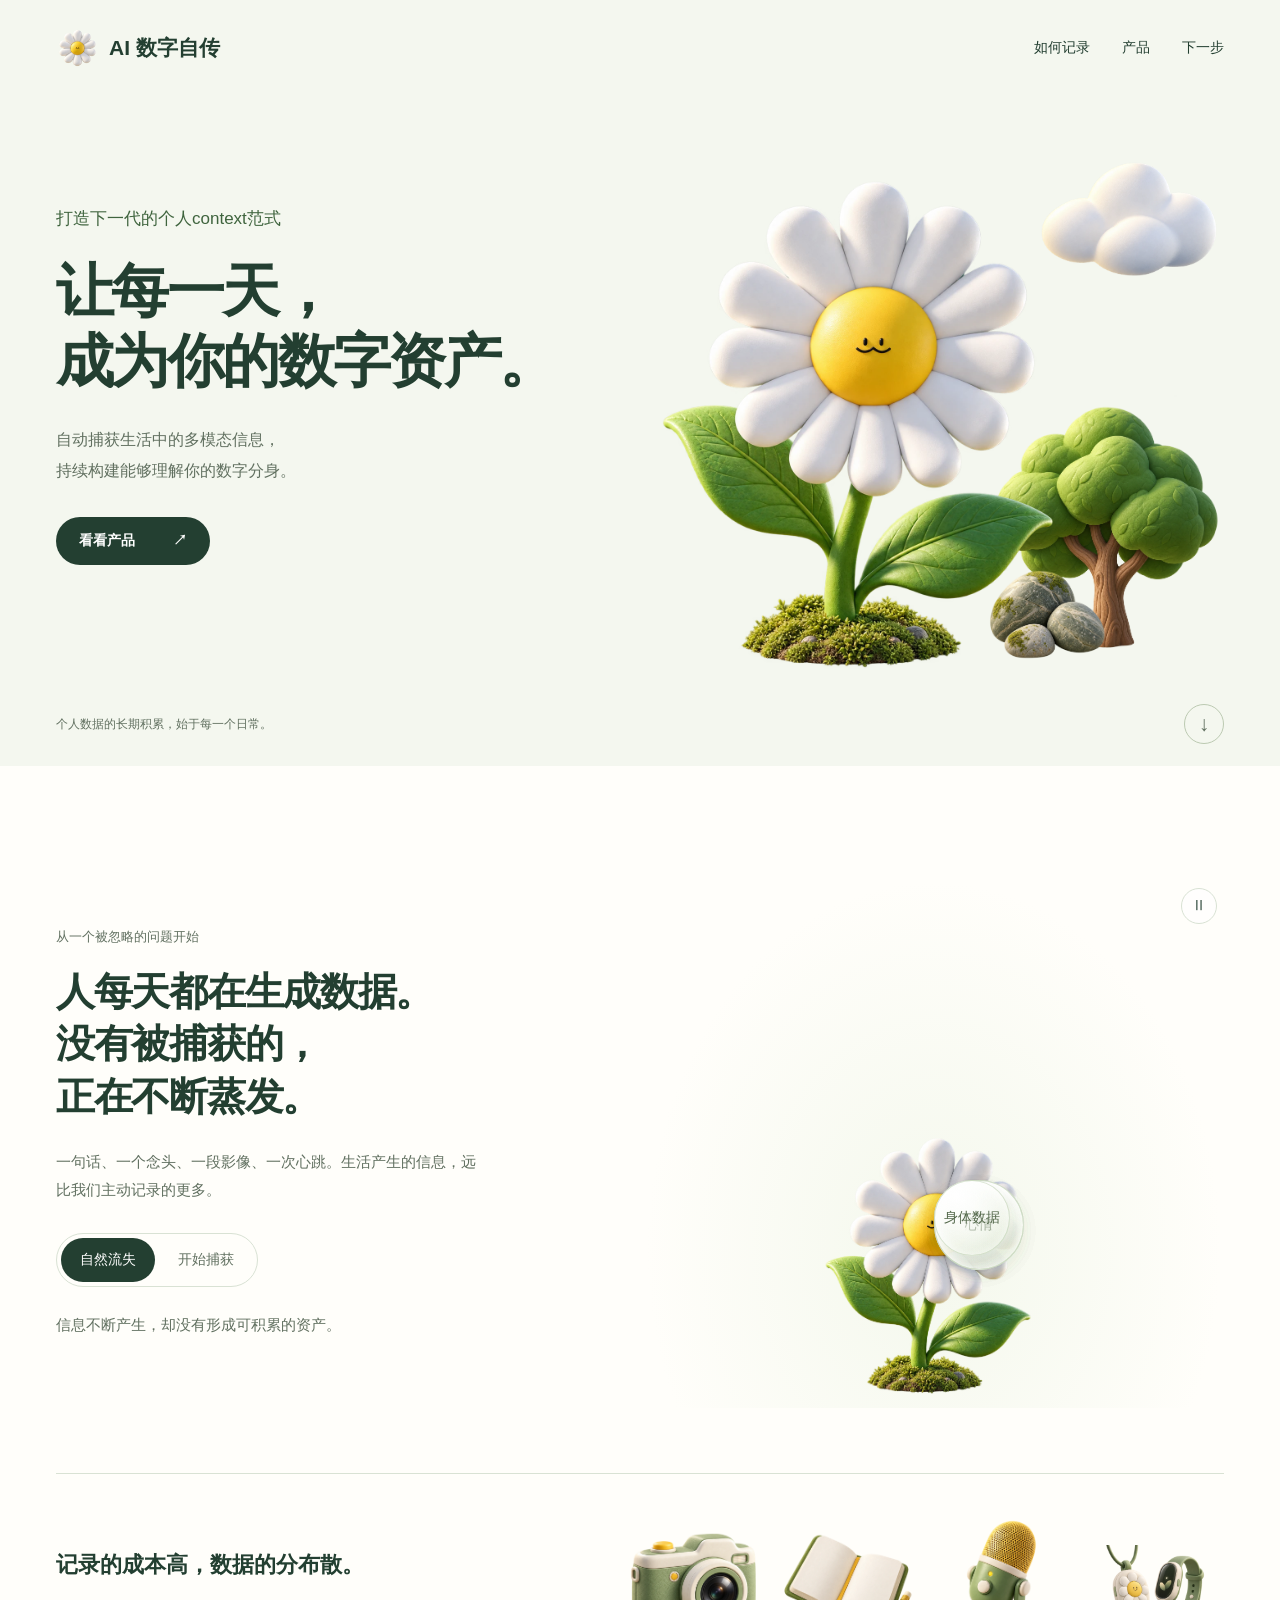
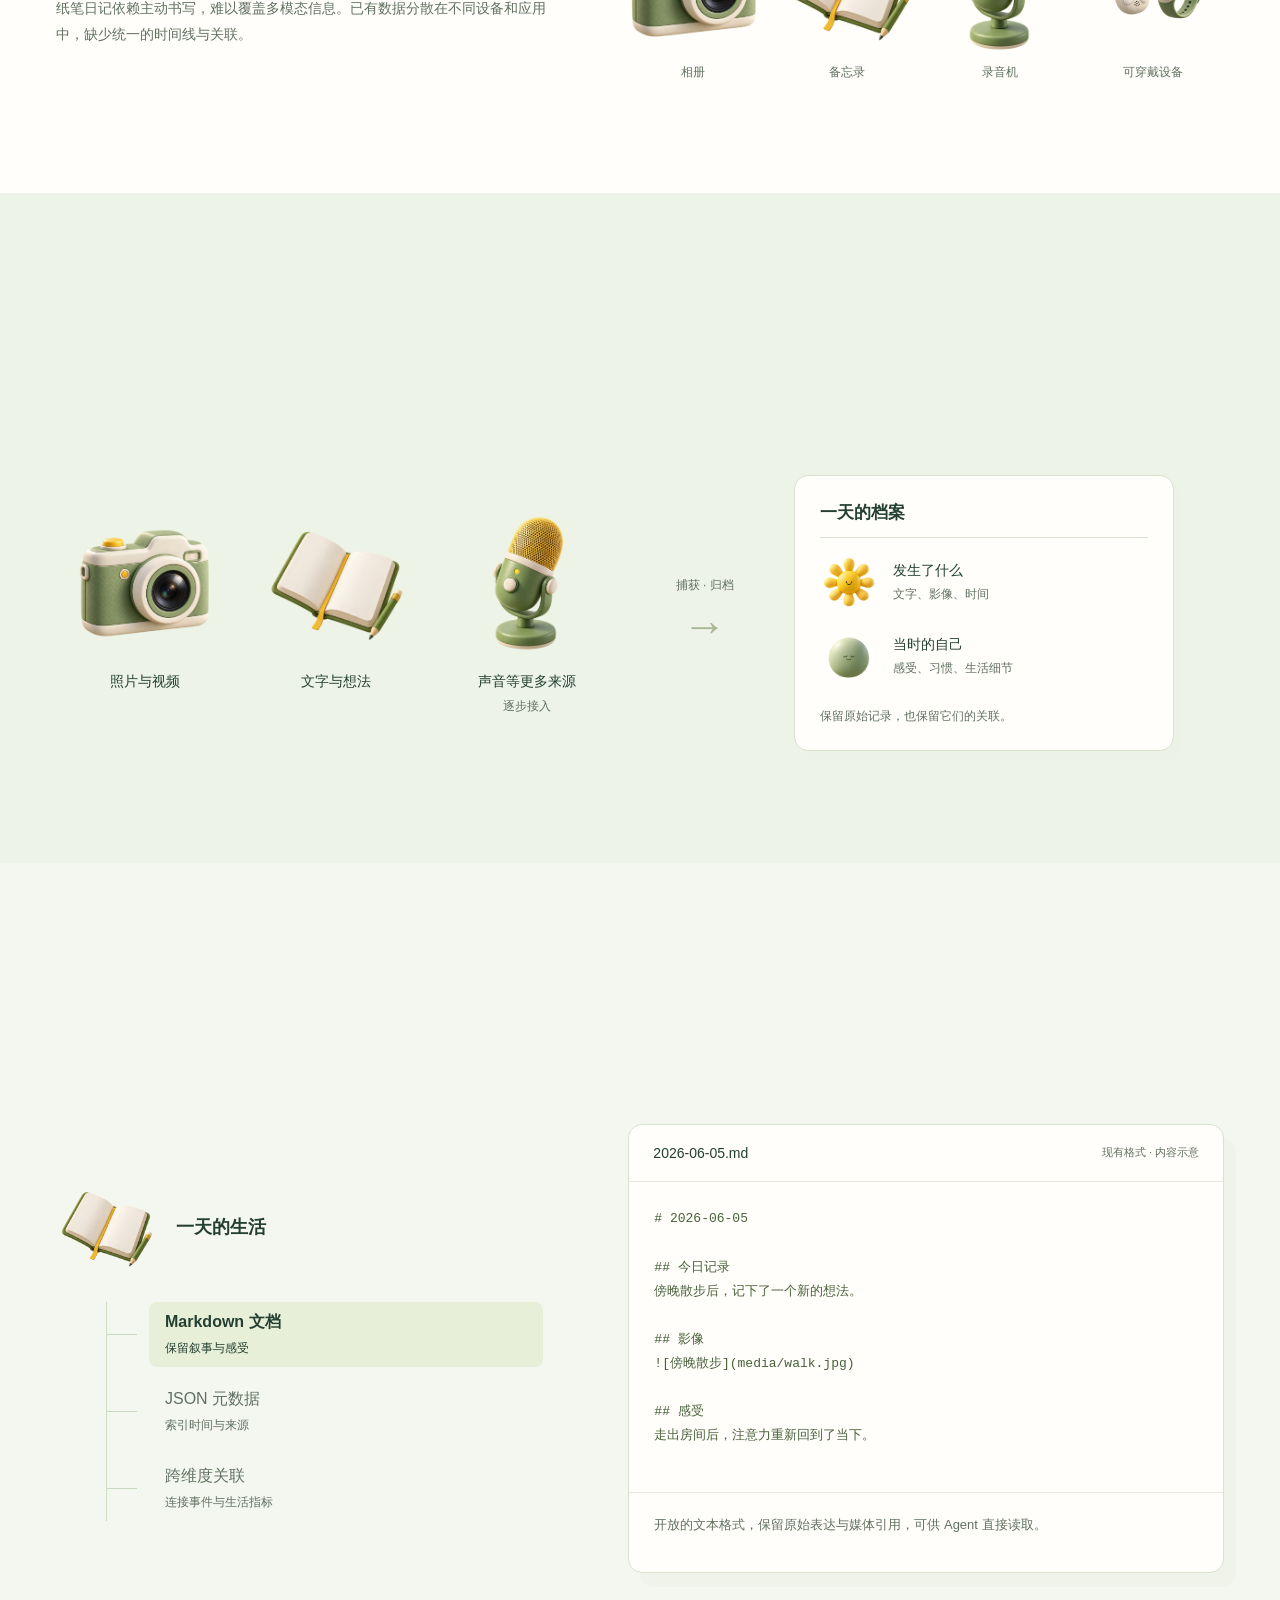
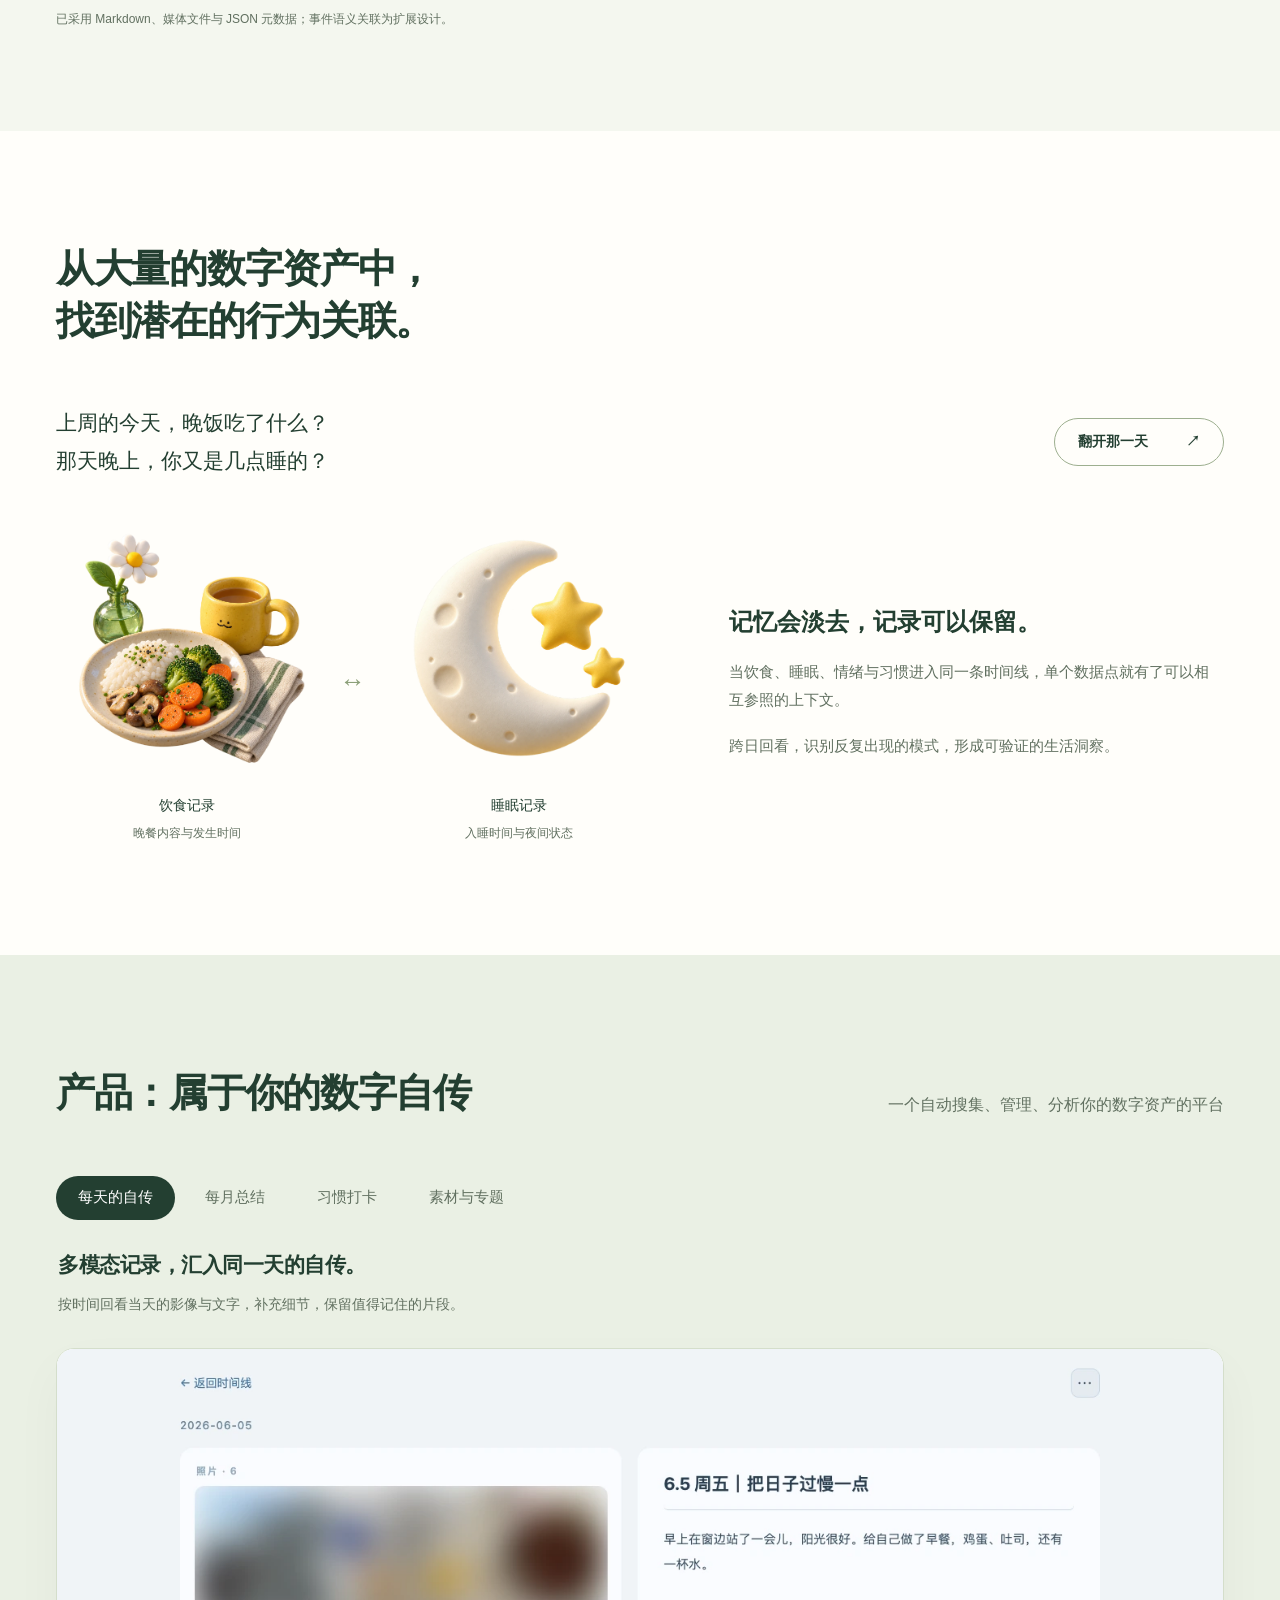
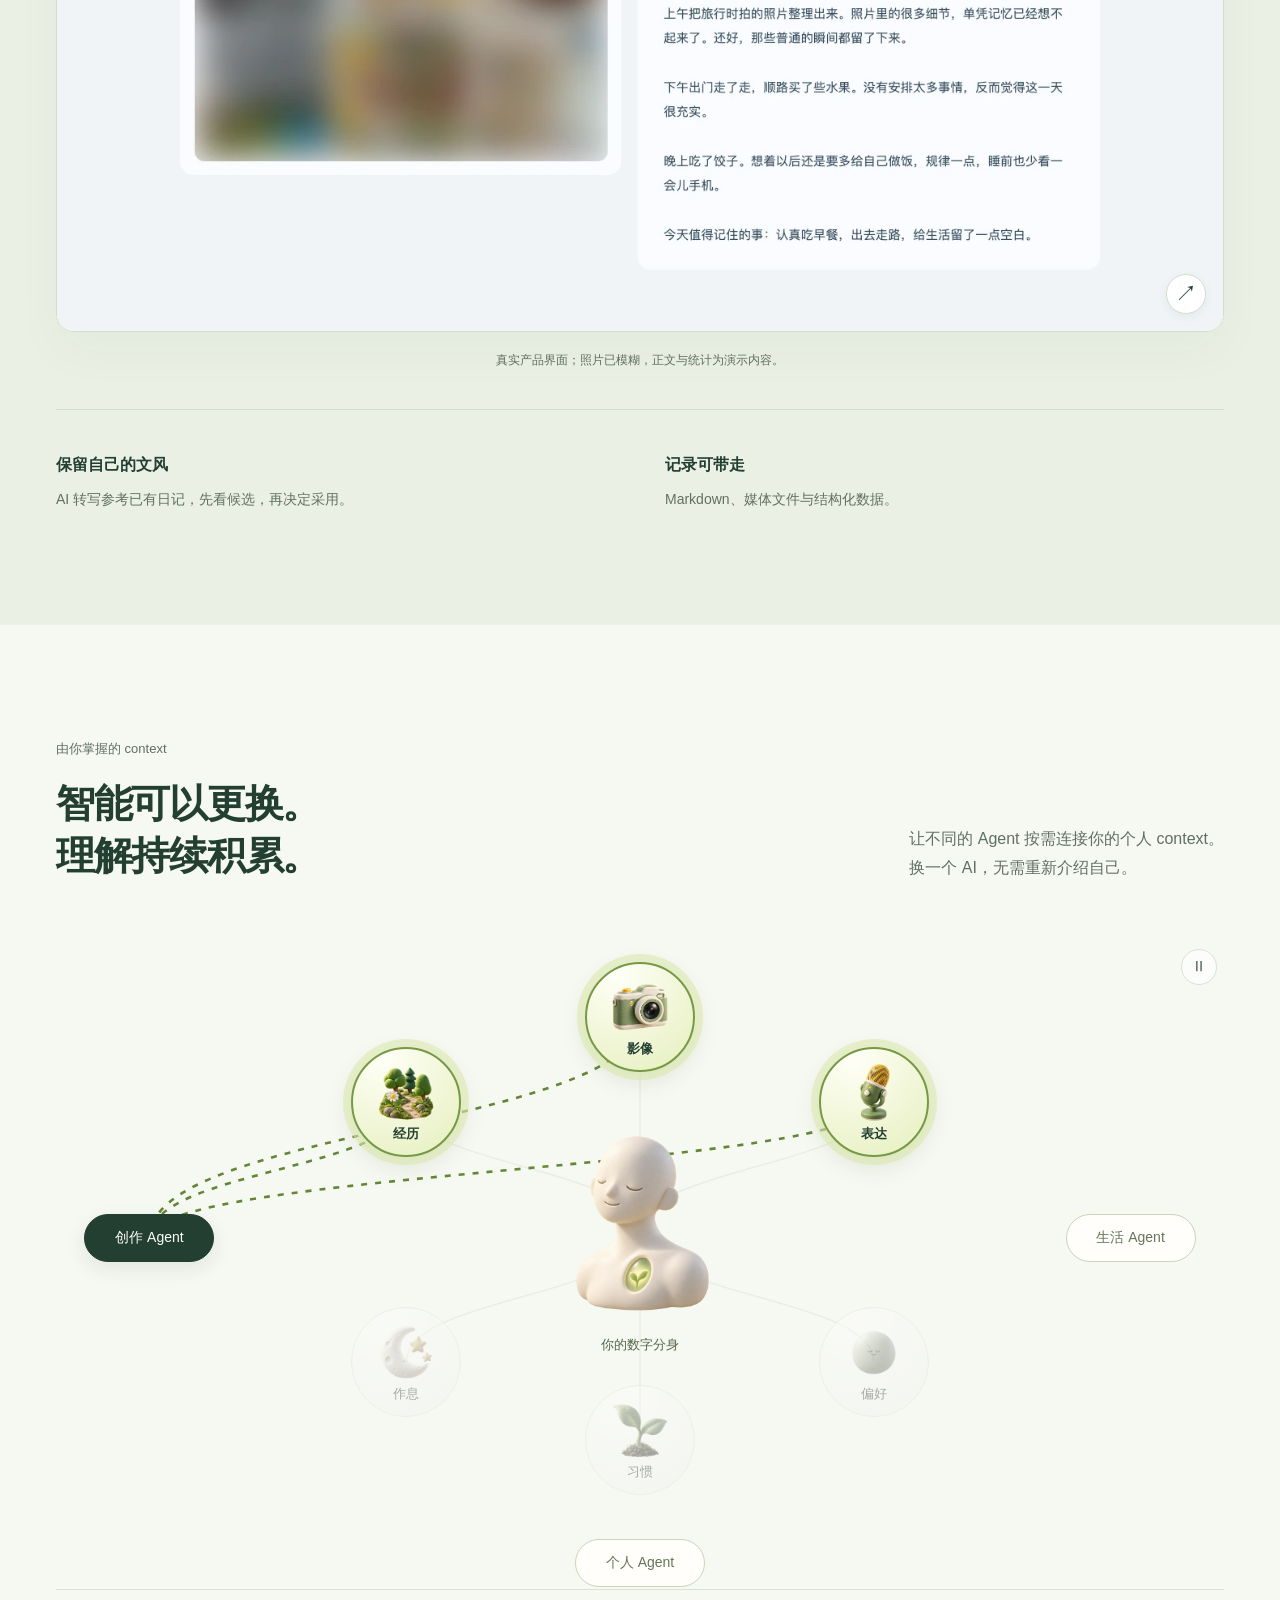
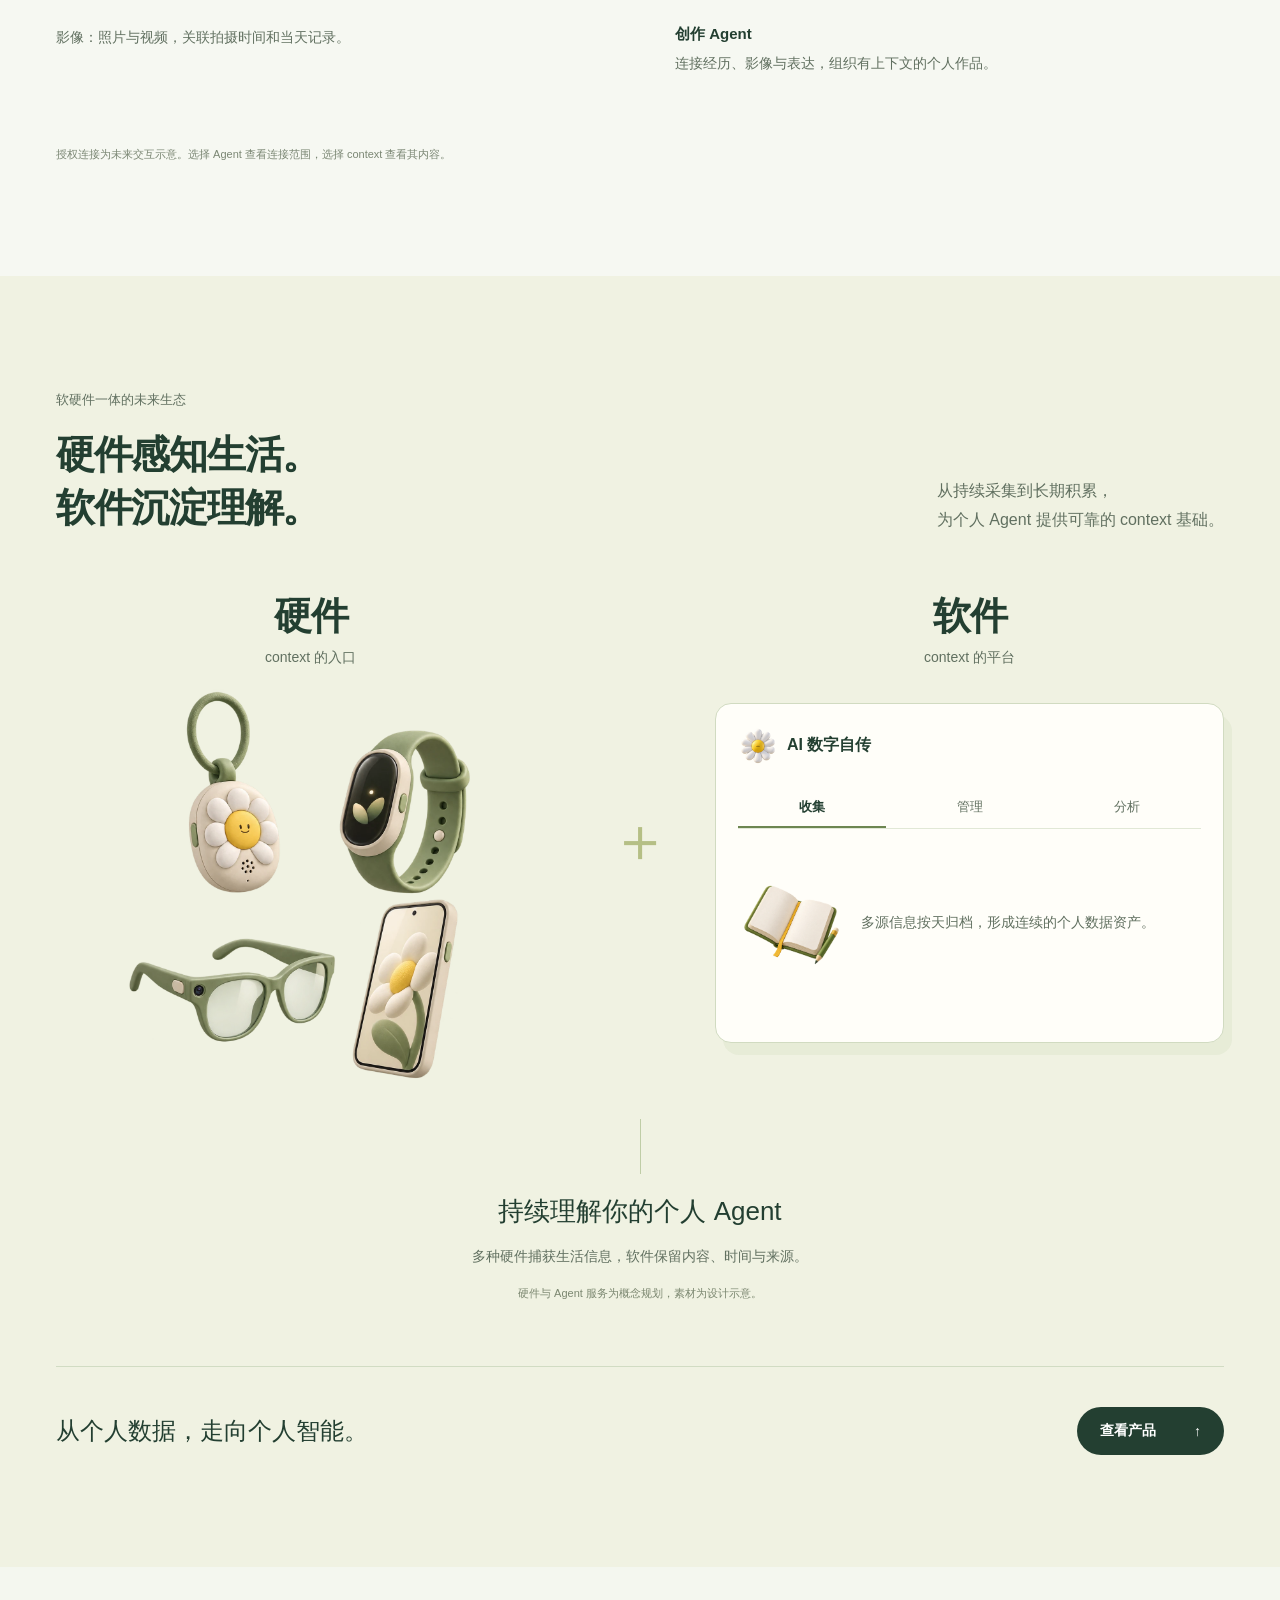
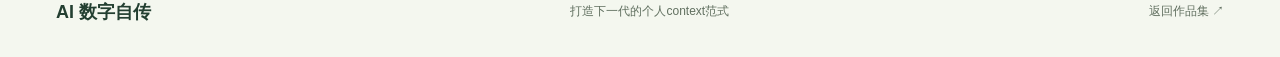
==== autobio/index.html @ a6692efd "Publish AI autobiography botanical pitch v1 and preserve legacy page" ====
<!doctype html><html lang="zh-CN"><head>
<meta charset="utf-8"><meta name="robots" content="noindex,nofollow"><meta name="viewport" content="width=device-width,initial-scale=1"><meta name="theme-color" content="#f4f7ef"><meta name="description" content="AI 数字自传：汇集文字、影像与生活记录，按天沉淀自己的个人 context。"><title>AI 数字自传 · 下一代个人 context 范式</title><link rel="icon" href="data:,"><link rel="stylesheet" href="showcase.css"><link rel="stylesheet" href="scenes.css"><script src="showcase.js" defer></script><script src="scenes.js" defer></script></head><body>
<a class="skip" href="#main">跳到正文</a>
<header class="site-header"><a class="brand" href="#top"><img class="brand-flower" src="assets/botanical-set/flower-logo.webp" width="48" height="48" alt="">AI 数字自传</a><nav aria-label="主导航"><a href="#collect">如何记录</a><a href="#product">产品</a><a href="#future">下一步</a></nav></header>
<main id="main">
<section class="hero wrap" id="top" aria-labelledby="hero-title">
<div class="hero-copy"><p class="hero-slogan">打造下一代的个人context范式</p><h1 id="hero-title">让每一天，<br>成为你的数字资产。</h1><p>自动捕获生活中的多模态信息，<br class="desktop-break">持续构建能够理解你的数字分身。</p><a class="button solid" href="#product">看看产品 <span aria-hidden="true">↗</span></a></div>
<div class="hero-garden" aria-hidden="true"><img class="garden-cloud" src="assets/botanical-set/cloud.webp" width="1254" height="1254" alt=""><img class="garden-tree" src="assets/botanical-set/tree.webp" width="1254" height="1254" alt=""><img class="garden-flower" src="assets/botanical-set/bloom.webp" width="1254" height="1254" alt="" fetchpriority="high"><img class="garden-rocks" src="assets/botanical-set/rocks.webp" width="1254" height="1254" alt=""></div>
<div class="hero-foot"><span>个人数据的长期积累，始于每一个日常。</span><a href="#data-loss" aria-label="继续阅读" title="继续阅读">↓</a></div></section>
<section class="data-loss section" id="data-loss" aria-labelledby="loss-title"><div class="wrap loss-grid">
<div class="loss-copy"><p class="section-kicker">从一个被忽略的问题开始</p><h2 id="loss-title">人每天都在生成数据。<br>没有被捕获的，<br>正在不断蒸发。</h2><p>一句话、一个念头、一段影像、一次心跳。生活产生的信息，远比我们主动记录的更多。</p><div class="loss-controls" role="group" aria-label="查看数据流失或捕获"><button data-capture="off" aria-pressed="true">自然流失</button><button data-capture="on" aria-pressed="false">开始捕获</button></div><p class="loss-outcome" id="loss-outcome" aria-live="polite">信息不断产生，却没有形成可积累的资产。</p></div>
<div class="evaporation motion-scene" id="evaporation" aria-label="向日葵生成不同类型的数据泡泡，未捕获时逐渐消失">
<button class="motion-toggle" data-motion-toggle aria-label="暂停动画" title="暂停动画">Ⅱ</button>
<img class="emitter-flower" src="assets/botanical-set/bloom.webp" width="1254" height="1254" alt="" loading="lazy">
<div class="bubble-field" aria-hidden="true"><span class="data-bubble" style="--dx:-180px;--dy:-240px;--delay:0.0s;--sx:16%;--sy:20%">文字</span><span class="data-bubble" style="--dx:130px;--dy:-260px;--delay:-1.05s;--sx:72%;--sy:15%">语音</span><span class="data-bubble" style="--dx:-70px;--dy:-310px;--delay:-2.1s;--sx:42%;--sy:10%">想法</span><span class="data-bubble" style="--dx:205px;--dy:-110px;--delay:-3.1500000000000004s;--sx:86%;--sy:38%">影像</span><span class="data-bubble" style="--dx:-205px;--dy:-95px;--delay:-4.2s;--sx:12%;--sy:46%">心情</span><span class="data-bubble" style="--dx:80px;--dy:-190px;--delay:-5.25s;--sx:69%;--sy:43%">身体数据</span></div><div class="catcher"><img src="assets/botanical-set/notebook.webp" alt="" width="1254" height="1254"><span>个人数据资产</span><small id="capture-count">等待捕获</small></div>
</div></div>
<div class="wrap fragmented"><div class="fragmented-copy"><h3>记录的成本高，数据的分布散。</h3><p>纸笔日记依赖主动书写，难以覆盖多模态信息。已有数据分散在不同设备和应用中，缺少统一的时间线与关联。</p></div><div class="source-islands"><figure><img src="assets/botanical-set/camera.webp" alt="" width="1254" height="1254" loading="lazy"><figcaption>相册</figcaption></figure><figure><img src="assets/botanical-set/notebook.webp" alt="" width="1254" height="1254" loading="lazy"><figcaption>备忘录</figcaption></figure><figure><img src="assets/botanical-set/audio.webp" alt="" width="1254" height="1254" loading="lazy"><figcaption>录音机</figcaption></figure><figure><img src="assets/botanical-set/hardware-kit.webp" alt="" width="1254" height="1254" loading="lazy"><figcaption>可穿戴设备</figcaption></figure></div></div></section>
<section class="collection section" id="collect" aria-labelledby="collect-title"><div class="wrap">
<div class="section-heading"><h2 id="collect-title">打造多模态、多维度的<br>个人 context。</h2><p>以天为单位连接影像、表达与生活指标，<br>让分散的数据成为连续的个人资产。</p></div>
<div class="capture-flow" aria-label="从分散记录到每日档案的流程"><div class="input-group"><div><img src="assets/botanical-set/camera.webp" alt="" width="1254" height="1254" loading="lazy"><span>照片与视频</span></div><div><img src="assets/botanical-set/notebook.webp" alt="" width="1254" height="1254" loading="lazy"><span>文字与想法</span></div><div><img src="assets/botanical-set/audio.webp" alt="" width="1254" height="1254" loading="lazy"><span>声音等更多来源<small>逐步接入</small></span></div></div><div class="flow-link"><span>捕获 · 归档</span><b aria-hidden="true">→</b></div>
<div class="day-sheet"><div class="sheet-heading"><span>一天的档案</span></div><div class="sheet-entry"><img src="assets/botanical-set/sun.webp" alt="" width="1254" height="1254" loading="lazy"><span>发生了什么<small>文字、影像、时间</small></span></div><div class="sheet-entry"><img src="assets/botanical-set/mood-calm.webp" alt="" width="1254" height="1254" loading="lazy"><span>当时的自己<small>感受、习惯、生活细节</small></span></div><div class="sheet-bottom">保留原始记录，也保留它们的关联。</div></div></div>
</div></section>
<section class="native section wrap" id="native" aria-labelledby="native-title"><div class="section-heading"><div><p class="section-kicker">面向 Agent 的数据基础</p><h2 id="native-title">AI-Native 的结构化数据。</h2></div><p>不仅保留内容，也保留时间、来源与关系。<br>让 AI 能够阅读、检索，并进行跨维度分析。</p></div><div class="native-layout"><div class="native-map"><div class="native-origin"><img src="assets/botanical-set/notebook.webp" alt="" width="1254" height="1254" loading="lazy"><span>一天的生活</span></div><div class="native-tabs" role="tablist" aria-label="查看数据组织方式"><button role="tab" id="native-markdown" data-native="markdown" aria-selected="true" aria-controls="native-panel">Markdown 文档<span>保留叙事与感受</span></button><button role="tab" id="native-metadata" data-native="metadata" aria-selected="false" tabindex="-1" aria-controls="native-panel">JSON 元数据<span>索引时间与来源</span></button><button role="tab" id="native-links" data-native="links" aria-selected="false" tabindex="-1" aria-controls="native-panel">跨维度关联<span>连接事件与生活指标</span></button></div></div><div class="native-document" id="native-panel" role="tabpanel" aria-labelledby="native-markdown"><div class="document-bar"><span id="native-filename">2026-06-05.md</span><small id="native-status">格式示意</small></div><pre id="native-code"></pre><p id="native-description"></p></div></div><p class="native-footnote">已采用 Markdown、媒体文件与 JSON 元数据；事件语义关联为扩展设计。</p></section>
<section class="insight section" id="insight" aria-labelledby="insight-title"><div class="wrap"><div class="section-heading"><h2 id="insight-title">从大量的数字资产中，<br>找到潜在的行为关联。</h2></div><div class="memory-question"><p>上周的今天，晚饭吃了什么？<br>那天晚上，你又是几点睡的？</p><button class="button outline" id="recall-day" aria-expanded="false" aria-controls="day-evidence">翻开那一天 <span aria-hidden="true">↗</span></button></div><div class="day-evidence" id="day-evidence"><div class="life-pair"><figure><img src="assets/botanical-set/home.webp" alt="餐食示意" width="1254" height="1254" loading="lazy"><figcaption><strong>饮食记录</strong><span class="recall-value">晚餐内容与发生时间</span></figcaption></figure><span class="pair-link" aria-hidden="true">↔</span><figure><img src="assets/botanical-set/moon.webp" alt="睡眠示意" width="1254" height="1254" loading="lazy"><figcaption><strong>睡眠记录</strong><span class="recall-value">入睡时间与夜间状态</span></figcaption></figure></div><div class="correlation-copy"><h3 id="correlation-title">记忆会淡去，记录可以保留。</h3><p id="correlation-description">当饮食、睡眠、情绪与习惯进入同一条时间线，单个数据点就有了可以相互参照的上下文。</p><p class="correlation-next">跨日回看，识别反复出现的模式，形成可验证的生活洞察。</p></div></div></div></section>
<section class="product section" id="product" aria-labelledby="product-title"><div class="wrap"><div class="section-heading"><h2 id="product-title">产品：属于你的数字自传</h2><p>一个自动搜集、管理、分析你的数字资产的平台</p></div>
<div class="product-tabs" role="tablist" aria-label="产品功能"><button id="tab-day" role="tab" aria-selected="true" aria-controls="product-panel" data-product="day">每天的自传</button><button id="tab-month" role="tab" aria-selected="false" tabindex="-1" aria-controls="product-panel" data-product="month">每月总结</button><button id="tab-habits" role="tab" aria-selected="false" tabindex="-1" aria-controls="product-panel" data-product="habits">习惯打卡</button><button id="tab-materials" role="tab" aria-selected="false" tabindex="-1" aria-controls="product-panel" data-product="materials">素材与专题</button></div>
<div id="product-panel" role="tabpanel" aria-labelledby="tab-day" tabindex="0"><div class="product-description"><h3 id="feature-title">文字、照片和当时的感受，都在这一天。</h3><p id="feature-description">按时间回看当天的影像与文字，补充细节，保留值得记住的片段。</p></div><div class="screen-wrap" id="screen-wrap"><button class="screen-button" id="screen-button" aria-label="放大查看每天的自传界面"><img id="product-image" src="assets/product-day-private.webp" alt="日记详情真实界面，左侧照片，右侧当天文字" width="1440" height="1000" loading="lazy"><span class="zoom-icon" aria-hidden="true">↗</span></button><div class="screen-state" id="screen-state" hidden role="status"><span id="screen-message">正在加载界面…</span><button id="screen-retry" hidden>重试</button></div></div><div class="memory-collections" id="memory-collections" hidden><button data-memory="travel"><img src="assets/botanical-set/travel-memory.webp" alt="山间旅行回忆的生成插画" width="1254" height="1254" loading="lazy"><span>一段旅行的回忆 <b aria-hidden="true">↗</b></span><small>照片 · 路线 · 当时的感受</small></button><button data-memory="birthday"><img src="assets/botanical-set/birthday-memory.webp" alt="生日回忆的生成插画" width="1254" height="1254" loading="lazy"><span>一次生日的回忆 <b aria-hidden="true">↗</b></span><small>片段 · 祝福 · 一起庆祝的人</small></button></div></div>
<p class="screen-caption" id="screen-caption">真实产品界面；照片已模糊，正文与统计为演示内容。</p><div class="product-facts"><p><strong>保留自己的文风</strong><span>AI 转写参考已有日记，先看候选，再决定采用。</span></p><p><strong>记录可带走</strong><span>Markdown、媒体文件与结构化数据。</span></p></div></div></section>
<section class="context-network section" id="ownership" aria-labelledby="ownership-title"><div class="wrap"><div class="section-heading"><div><p class="section-kicker">由你掌握的 context</p><h2 id="ownership-title">智能可以更换。<br>理解持续积累。</h2></div><p>让不同的 Agent 按需连接你的个人 context。<br>换一个 AI，无需重新介绍自己。</p></div><div class="constellation motion-scene" id="constellation"><button class="motion-toggle" data-motion-toggle aria-label="暂停动画" title="暂停动画">Ⅱ</button><svg class="network-lines" aria-hidden="true"></svg><div class="person-core" id="person-core"><img src="assets/botanical-set/context-person.webp" alt="代表个人数字分身的立体人形" width="1254" height="1254" loading="lazy"><span>你的数字分身</span></div><button class="context-orb" data-context="travel" style="--x:30%;--y:25%;--mx:18%;--my:18%" aria-pressed="false"><img src="assets/botanical-set/journey.webp" alt="" width="1254" height="1254" loading="lazy"><span>经历</span></button><button class="context-orb" data-context="photos" style="--x:50%;--y:12%;--mx:50%;--my:12%" aria-pressed="false"><img src="assets/botanical-set/camera.webp" alt="" width="1254" height="1254" loading="lazy"><span>影像</span></button><button class="context-orb" data-context="voice" style="--x:70%;--y:25%;--mx:82%;--my:18%" aria-pressed="false"><img src="assets/botanical-set/audio.webp" alt="" width="1254" height="1254" loading="lazy"><span>表达</span></button><button class="context-orb" data-context="sleep" style="--x:30%;--y:65%;--mx:18%;--my:67%" aria-pressed="false"><img src="assets/botanical-set/moon.webp" alt="" width="1254" height="1254" loading="lazy"><span>作息</span></button><button class="context-orb" data-context="habits" style="--x:50%;--y:77%;--mx:50%;--my:75%" aria-pressed="false"><img src="assets/botanical-set/sprout.webp" alt="" width="1254" height="1254" loading="lazy"><span>习惯</span></button><button class="context-orb" data-context="preferences" style="--x:70%;--y:65%;--mx:82%;--my:67%" aria-pressed="false"><img src="assets/botanical-set/mood-calm.webp" alt="" width="1254" height="1254" loading="lazy"><span>偏好</span></button><button class="network-agent" data-network-agent="creative" style="--x:8%;--y:46%;--mx:18%;--my:94%" aria-pressed="true">创作 Agent</button><button class="network-agent" data-network-agent="life" style="--x:92%;--y:46%;--mx:50%;--my:94%" aria-pressed="false">生活 Agent</button><button class="network-agent" data-network-agent="personal" style="--x:50%;--y:96%;--mx:82%;--my:94%" aria-pressed="false">个人 Agent</button></div><div class="network-detail"><p id="context-detail">影像：照片与视频，关联拍摄时间和当天记录。</p><div><strong id="network-agent-name">创作 Agent</strong><p id="network-agent-result" aria-live="polite">连接经历、影像与表达，组织有上下文的个人作品。</p></div></div><p class="network-note">授权连接为未来交互示意。选择 Agent 查看连接范围，选择 context 查看其内容。</p></div></section>
<section class="ecosystem section" id="future" aria-labelledby="future-title"><div class="wrap"><div class="section-heading"><div><p class="section-kicker">软硬件一体的未来生态</p><h2 id="future-title">硬件感知生活。<br>软件沉淀理解。</h2></div><p>从持续采集到长期积累，<br>为个人 Agent 提供可靠的 context 基础。</p></div><div class="ecosystem-formula"><div class="hardware-side"><div class="formula-label">硬件<small>context 的入口</small></div><img class="hardware-art" src="assets/botanical-set/hardware-grid.webp" alt="四宫格硬件概念：录音挂件、智能手环、智能眼镜、智能手机" width="1254" height="1254" loading="lazy"></div><span class="formula-plus" aria-hidden="true">＋</span><div class="software-side"><div class="formula-label">软件<small>context 的平台</small></div><div class="software-window"><div class="software-brand"><img src="assets/botanical-set/flower-logo.webp" width="40" height="40" alt="">AI 数字自传</div><div class="software-tabs" role="group" aria-label="软件平台能力"><button data-software="collect" aria-pressed="true">收集</button><button data-software="manage" aria-pressed="false">管理</button><button data-software="analyze" aria-pressed="false">分析</button></div><div class="software-content"><img id="software-art" src="assets/botanical-set/notebook.webp" width="1254" height="1254" alt=""><p id="software-description">多源信息按天归档，形成连续的个人数据资产。</p></div></div></div></div><div class="ecosystem-output"><span class="output-line" aria-hidden="true"></span><h3>持续理解你的个人 Agent</h3><p id="ecosystem-detail" aria-live="polite">多种硬件捕获生活信息，软件保留内容、时间与来源。</p><small>硬件与 Agent 服务为概念规划，素材为设计示意。</small></div><div class="next-step"><p>从个人数据，走向个人智能。</p><a class="button solid" href="#product">查看产品 <span aria-hidden="true">↑</span></a></div></div></section>
</main><footer class="site-footer wrap"><a class="brand" href="#top">AI 数字自传</a><span>打造下一代的个人context范式</span><a href="../">返回作品集 ↗</a></footer>
<dialog id="image-dialog" aria-labelledby="dialog-title"><div class="dialog-bar"><h2 id="dialog-title">每天的自传</h2><button id="dialog-close" aria-label="关闭图片" title="关闭图片">×</button></div><div class="dialog-body"><img id="expanded-image" alt=""><div id="memory-story" hidden></div><p id="dialog-error" hidden>图片加载失败，请关闭后重试。</p></div></dialog>
</body></html>
---- autobio/showcase.css ----
:root{--paper:#f4f7ef;--white:#fffefb;--ink:#233f31;--muted:#617060;--green:#3f643e;--yellow:#f2ce62;--line:#d9e2d4;--radius:18px;--max:1240px;color-scheme:light}*{box-sizing:border-box}html{scroll-behavior:smooth;scroll-padding-top:35px}body{margin:0;background:var(--paper);color:var(--ink);font-family:"Avenir Next","PingFang SC","Microsoft YaHei",sans-serif;-webkit-font-smoothing:antialiased}h1,h2,h3,p,figure{margin:0}a{color:inherit;text-decoration:none}button{font:inherit;cursor:pointer;color:inherit}img{max-width:100%}button,a{-webkit-tap-highlight-color:transparent}a:focus-visible,button:focus-visible,[tabindex]:focus-visible{outline:3px solid #af7f21;outline-offset:5px}[hidden]{display:none!important}.wrap{max-width:var(--max);width:calc(100% - 112px);margin-inline:auto}.section{padding-block:112px}h1{font-size:clamp(44px,4.8vw,70px);line-height:1.22;letter-spacing:-2.6px;font-weight:600}h2{font-size:clamp(30px,3.05vw,44px);line-height:1.35;letter-spacing:-1.3px;font-weight:600}h3{font-weight:600}p{line-height:1.85;text-wrap:pretty}.skip{position:fixed;left:20px;top:-80px;padding:12px 20px;background:var(--ink);color:white;z-index:20}.skip:focus{top:10px}.site-header{height:96px;max-width:1440px;margin:auto;padding-inline:56px;display:flex;align-items:center;justify-content:space-between;gap:24px}.brand{font-size:21px;font-weight:600;display:flex;align-items:center;gap:10px;white-space:nowrap}.brand-mark{color:#d7aa2d;font-size:40px;line-height:1}.site-header nav{display:flex;gap:32px;font-size:14px}.site-header nav a{padding-block:12px}.site-header nav a:hover,.site-footer a:hover{color:#718945}.button{display:inline-flex;align-items:center;justify-content:space-between;gap:38px;min-height:48px;padding:13px 23px;border-radius:30px;font-size:14px;font-weight:600;transition:background .18s,transform .18s}.button:active{transform:scale(.98)}.solid{background:var(--ink);color:white}.solid:hover{background:#3f643e}.light{background:#e8edcf;color:var(--ink)}.light:hover{background:#fff}.hero{display:grid;grid-template-columns:1fr 1.1fr;position:relative;min-height:670px;align-items:center;padding-bottom:75px}.hero-copy{position:relative;z-index:2;padding-bottom:20px}.hero-copy>p{font-size:16px;color:var(--muted);margin-top:28px;line-height:1.95}.hero-copy .button{margin-top:30px}.hero-status{display:flex;align-items:center;gap:7px;font-size:12px;color:var(--muted);margin-top:20px}.hero-status i{width:6px;height:6px;background:#769756;border-radius:50%}.hero-garden{position:relative;height:565px;align-self:center;isolation:isolate}.hero-garden img{position:absolute;object-fit:contain;height:auto;pointer-events:none}.garden-flower{width:84%;bottom:0;left:0;z-index:3}.garden-tree{width:43%;right:-2%;bottom:18px;z-index:1}.garden-cloud{width:35%;right:-2%;top:0;z-index:0}.garden-rocks{width:22%;right:18%;bottom:-4px;z-index:4}.hero-foot{position:absolute;bottom:22px;left:0;right:0;display:flex;justify-content:space-between;align-items:center;font-size:12px;color:var(--muted)}.hero-foot a{border:1px solid #bccab2;width:40px;height:40px;border-radius:50%;display:grid;place-items:center;font-size:21px}.section-heading{display:flex;justify-content:space-between;align-items:end;gap:48px;margin-bottom:56px}.section-heading>p{color:var(--muted);font-size:16px;max-width:400px}.collection{background:var(--white)}.capture-flow{display:grid;grid-template-columns:1.3fr 130px 1fr;align-items:center;gap:24px;padding-block:8px 52px}.input-group{display:flex;gap:14px;align-items:start;justify-content:space-between}.input-group>div{flex:1;text-align:center;min-width:0}.input-group img{width:145px;aspect-ratio:1;height:auto;display:block;margin:0 auto 18px}.input-group span{display:block;font-size:14px;white-space:nowrap}.input-group small{display:block;font-size:12px;color:var(--muted);margin-top:7px}.flow-link{text-align:center;color:var(--muted);font-size:12px}.flow-link b{font-size:44px;line-height:1;font-weight:400;display:block;color:#a7b798;margin-top:10px}.day-sheet{background:#f3f6ed;border:1px solid #d7e1ce;border-radius:14px;padding:25px;box-shadow:8px 8px 0 #edf2e7;max-width:380px}.sheet-heading{display:flex;justify-content:space-between;font-size:17px;font-weight:600;padding-bottom:13px;border-bottom:1px solid var(--line)}.sheet-entry{display:flex;align-items:center;gap:15px;margin-top:16px;font-size:14px}.sheet-entry img{width:58px;height:58px;object-fit:contain}.sheet-entry small{display:block;color:var(--muted);font-size:12px;margin-top:6px}.sheet-bottom{font-size:12px;color:var(--muted);margin-top:22px}.context-definition{border-top:1px solid var(--line);padding-top:30px;display:grid;grid-template-columns:1fr 1.2fr;gap:50px}.context-definition h3{font-size:18px;line-height:1.7}.context-definition p{font-size:14px;color:var(--muted);max-width:590px}.insight-story{display:grid;grid-template-columns:1.35fr 1fr;gap:70px;align-items:center}.life-pair{display:grid;grid-template-columns:1fr 30px 1fr;align-items:center;gap:20px}.life-pair figure{text-align:center;min-width:0}.life-pair img{width:100%;height:auto;aspect-ratio:1;object-fit:contain}.life-pair figcaption{font-size:14px;line-height:1.6;margin-top:15px}.pair-link{font-size:26px;color:#8ca079;text-align:center}.insight blockquote{margin:0;padding:0}.insight blockquote p{font-size:23px;line-height:1.8;letter-spacing:-.4px}.insight cite{display:block;font-size:12px;font-style:normal;color:var(--muted);margin-top:21px}.insight-note{font-size:13px;color:var(--muted);margin-top:45px}.product{background:#eaf0e4}.product-tabs{display:flex;gap:8px;margin-bottom:28px;flex-wrap:wrap}.product-tabs button{border:0;border-radius:24px;min-height:44px;background:transparent;padding:11px 22px;font-size:15px;color:var(--muted);transition:background .2s,color .2s}.product-tabs button:hover{background:#dfe8d6}.product-tabs button[aria-selected=true]{background:var(--ink);color:white}.product-description{min-height:100px;padding:0 2px 25px}.product-description h3{font-size:21px;line-height:1.65;letter-spacing:-.5px}.product-description p{font-size:14px;color:var(--muted);margin-top:9px;max-width:800px}.screen-wrap{position:relative;background:#fcfdf9;aspect-ratio:2;border:1px solid #d4decb;border-radius:var(--radius);overflow:hidden;box-shadow:0 20px 50px #233f3109}.screen-button{display:block;border:0;width:100%;height:100%;padding:0;background:#fff;position:relative;cursor:zoom-in}.screen-button>img{display:block;width:100%;height:100%;object-fit:contain;object-position:top;background:#fff;transition:opacity .16s}.screen-wrap[data-product="day"] .screen-button>img{object-fit:cover;object-position:top}.zoom-icon{position:absolute;right:17px;bottom:17px;width:40px;height:40px;display:grid;place-items:center;background:#fff;border:1px solid #d4decb;border-radius:50%;font-size:22px;box-shadow:0 3px 10px #233f3110}.screen-wrap.is-loading .screen-button>img,.screen-wrap.is-error .screen-button>img{opacity:0}.screen-state{position:absolute;inset:0;display:flex;align-items:center;justify-content:center;gap:16px;color:var(--muted);font-size:14px;pointer-events:none;background:var(--paper)}.screen-state button{pointer-events:auto;padding:9px 18px;border:1px solid #aabb9d;border-radius:20px;background:white}.screen-caption{font-size:12px;color:var(--muted);text-align:center;margin-top:17px}.product-facts{display:grid;grid-template-columns:1fr 1fr;gap:50px;padding-top:40px;margin-top:38px;border-top:1px solid #d0dcc7}.product-facts strong{display:block;font-size:16px;font-weight:600;margin-bottom:7px}.product-facts span{display:block;font-size:14px;color:var(--muted)}.ownership{display:grid;grid-template-columns:1fr 1fr;gap:110px;align-items:center}.planned{display:inline-block;color:var(--muted);font-size:13px;margin-bottom:18px}.ownership-copy>p{font-size:16px;color:var(--muted);margin-top:24px;max-width:435px}.ownership-copy .ownership-emphasis{color:var(--ink);font-size:17px;font-weight:600;margin-top:20px}.permission-demo{padding:30px;border:1px solid #d1ddc7;border-radius:18px;background:#fffefb}.permission-head{display:flex;align-items:center;justify-content:space-between;gap:16px}.permission-head h3{font-size:19px}.permission-head>span{font-size:12px;color:var(--muted);white-space:nowrap}.context-parts{display:grid;grid-template-columns:1fr 1fr;gap:10px;margin:27px 0 30px}.context-parts>span{padding:12px 10px;border:1px solid #e0e6da;border-radius:7px;text-align:center;font-size:13px;color:#778271;transition:background .2s,color .2s,border-color .2s}.context-parts>span.shared{background:#e8efcc;border-color:#b7c794;color:#304e27;font-weight:600}.agent-options{display:flex;gap:4px;border-top:1px solid var(--line);padding-top:23px}.agent-options button{flex:1;border:0;padding:11px 8px;min-height:44px;border-radius:7px;background:none;color:var(--muted);font-size:13px;white-space:nowrap}.agent-options button[aria-pressed=true]{background:var(--ink);color:white}.agent-result{font-size:13px;color:var(--muted);margin-top:20px;min-height:49px}.future{background:#203e32;color:#f4f6e8}.future-grid{display:grid;grid-template-columns:1fr 1fr;gap:30px 50px;align-items:center}.future .planned{color:#c4cfaf}.future dl{margin:32px 0 0}.future dl>div{display:grid;grid-template-columns:60px 1fr;gap:16px;margin-top:18px;font-size:14px;line-height:1.75}.future dt{font-weight:600}.future dd{margin:0;color:#c5d1b9}.future-island{width:100%;height:auto;object-fit:contain}.next-step{grid-column:1/-1;display:flex;justify-content:space-between;align-items:center;gap:25px;border-top:1px solid #c4d0b52e;padding-top:40px;margin-top:15px}.next-step p{font-size:22px;line-height:1.8}.next-step p span{font-size:14px;color:#c5d1b9}.site-footer{display:flex;justify-content:space-between;align-items:center;gap:24px;padding-block:33px}.site-footer .brand{font-size:18px}.site-footer>span,.site-footer>a:last-child{font-size:12px;color:var(--muted)}dialog{padding:0;border:0;border-radius:14px;background:var(--white);color:var(--ink);width:min(1300px,94vw);height:min(900px,92dvh);max-width:none;max-height:none;box-shadow:0 25px 90px #0003}dialog::backdrop{background:#17291ee0;backdrop-filter:blur(5px)}dialog[open]{display:flex;flex-direction:column}.dialog-bar{display:flex;justify-content:space-between;align-items:center;padding:12px 16px 12px 24px;border-bottom:1px solid var(--line);flex-shrink:0}.dialog-bar h2{font-size:16px;letter-spacing:0}.dialog-bar button{border:0;background:transparent;border-radius:50%;font-size:29px;width:44px;height:44px}.dialog-bar button:hover{background:#eaf0e4}.dialog-body{overflow:auto;min-height:0;flex:1;overscroll-behavior:contain;background:white}.dialog-body img{display:block;width:100%;height:auto;max-width:none}.dialog-body p{padding:30px}
@media(min-width:1600px){.hero{min-height:730px}.hero-garden{height:610px}.hero h1{font-size:72px}}
@media(max-width:1100px){.wrap{width:calc(100% - 72px)}.site-header{padding-inline:36px}.hero{min-height:610px;grid-template-columns:1fr 1fr}.hero-garden{height:480px}.hero h1{font-size:49px}.hero-copy>p{font-size:14px}.garden-flower{width:92%;left:-4%}.garden-tree{right:-6%}.capture-flow{grid-template-columns:1.2fr 70px 1fr;gap:12px}.input-group{gap:6px}.input-group span{font-size:12px}.input-group img{width:115px}.day-sheet{padding:20px}.ownership{gap:55px}.insight-story{gap:40px}.insight blockquote p{font-size:21px}.section{padding-block:90px}.product-tabs button{padding-inline:18px}.future-grid{gap:30px}}
@media(max-width:760px){.wrap{width:calc(100% - 44px)}.site-header{height:78px;padding-inline:22px;gap:12px}.brand{font-size:18px;gap:6px}.brand-mark{font-size:32px}.site-header nav{gap:20px;font-size:13px}.site-header nav a:first-child{display:none}.hero{display:flex;flex-direction:column;min-height:0;padding-top:35px;padding-bottom:75px;align-items:stretch}.hero-copy{padding:0}.hero h1{font-size:clamp(36px,9vw,52px);letter-spacing:-1.4px;line-height:1.26}.hero-copy>p{font-size:14px;line-height:1.85;margin-top:22px;max-width:400px}.desktop-break{display:none}.hero-copy .button{margin-top:23px}.hero-status{font-size:11px;margin-top:16px}.hero-garden{width:100%;height:auto;aspect-ratio:1.13;max-width:470px;margin:16px auto 0}.garden-flower{width:80%;left:0}.garden-tree{width:37%;right:0;bottom:17px}.garden-cloud{width:28%;right:1%;top:4%}.garden-rocks{width:22%;right:13%;bottom:0}.hero-foot{font-size:10px;bottom:20px}.hero-foot a{width:34px;height:34px}.section{padding-block:68px}h2{font-size:29px;letter-spacing:-.8px}.section-heading{display:block;margin-bottom:33px}.section-heading>p{font-size:14px;margin-top:20px}.capture-flow{display:flex;flex-direction:column;gap:25px;padding:0 0 35px}.input-group{width:100%;gap:8px}.input-group img{width:105px;margin-bottom:12px}.input-group span{font-size:12px;white-space:normal}.input-group small{font-size:11px}.flow-link{display:flex;gap:13px;align-items:center;flex-direction:row-reverse}.flow-link b{margin:0;transform:rotate(90deg);font-size:29px}.day-sheet{width:100%;max-width:420px;padding:23px;box-shadow:5px 5px 0 #edf2e7}.context-definition{display:block;padding-top:25px}.context-definition h3{font-size:17px}.context-definition p{margin-top:12px;font-size:14px}.insight-story{display:block}.life-pair{gap:8px;grid-template-columns:1fr 20px 1fr}.life-pair figcaption{font-size:12px;margin-top:10px}.insight blockquote{margin-top:32px}.insight blockquote p{font-size:20px}.insight cite{margin-top:12px}.insight-note{font-size:12px;margin-top:25px}.product-tabs{gap:6px;margin-bottom:23px}.product-tabs button{font-size:13px;padding:10px 14px}.product-description{min-height:130px;padding-bottom:23px}.product-description h3{font-size:18px}.product-description p{font-size:13px;line-height:1.8}.screen-wrap{border-radius:10px;aspect-ratio:1.4}.zoom-icon{right:9px;bottom:9px;width:32px;height:32px;font-size:19px}.screen-caption{font-size:11px;text-align:left}.product-facts{grid-template-columns:1fr;gap:23px;margin-top:27px;padding-top:27px}.product-facts strong{font-size:15px}.product-facts span{font-size:13px}.ownership{display:block}.ownership-copy>p{font-size:14px;margin-top:20px}.ownership-copy .ownership-emphasis{font-size:16px}.permission-demo{margin-top:30px;padding:23px}.permission-head h3{font-size:17px}.context-parts{gap:8px;margin-block:23px}.context-parts>span{font-size:12px;padding:12px 6px}.agent-options button{font-size:12px;padding-inline:5px}.future-grid{display:flex;flex-direction:column;align-items:stretch;gap:15px}.future dl>div{font-size:13px;grid-template-columns:48px 1fr;gap:10px}.future-island{width:95%;max-width:440px;align-self:center;margin-top:15px}.next-step{display:block;padding-top:28px;margin-top:18px}.next-step p{font-size:20px}.next-step p span{display:block;font-size:13px;line-height:1.85;margin-top:9px}.next-step .button{margin-top:25px}.site-footer{flex-wrap:wrap;padding-block:28px;gap:18px}.site-footer .brand{flex-basis:100%}.site-footer>span,.site-footer>a:last-child{font-size:11px}.dialog-bar{padding-left:15px}.dialog-bar h2{font-size:14px}.dialog-body img{width:max(100%,900px)}dialog{width:96vw;height:88dvh}.planned{font-size:12px}}
@media(prefers-reduced-motion:reduce){html{scroll-behavior:auto}*,*::before,*::after{transition:none!important;animation:none!important}}
---- autobio/scenes.css ----
/* Interview narrative: data loss → personal context → AI-native → personal intelligence. */
.brand-flower{width:43px;height:43px;object-fit:contain}.hero-copy .hero-slogan{font-size:17px;color:var(--green);font-weight:500;margin:0 0 20px}.hero h1{font-size:clamp(42px,4.5vw,66px)}.hero-copy>p:not(.hero-slogan){max-width:470px}.section-kicker{font-size:13px;color:var(--muted);margin-bottom:17px}.section-heading:has(>div){align-items:end}.outline{background:transparent;border:1px solid #9daf8f}.outline:hover{background:#e9efdb}.brand-flower,.garden-flower,.garden-tree,.garden-cloud,.hardware-art{transition:transform .6s cubic-bezier(.2,.7,.2,1)}.hero-garden:hover .garden-flower{transform:rotate(-3deg)}.hero-garden:hover .garden-cloud{transform:translateX(12px)}.button:hover span{transform:translate(2px,-2px)}.button span{transition:transform .2s}.data-loss{background:#fffefa}.loss-grid{display:grid;grid-template-columns:1fr 1.12fr;gap:70px;align-items:center}.loss-copy>p:not(.section-kicker){font-size:15px;max-width:430px;color:var(--muted);margin-top:24px}.loss-controls{display:inline-flex;gap:4px;padding:4px;border:1px solid var(--line);border-radius:28px;margin-top:30px}.loss-controls button{border:0;background:none;border-radius:23px;min-height:44px;padding:10px 19px;font-size:14px;color:var(--muted)}.loss-controls button[aria-pressed=true]{background:var(--ink);color:white}.loss-copy .loss-outcome{font-size:13px;min-height:50px}.evaporation{height:530px;position:relative;isolation:isolate;background:radial-gradient(ellipse at 50% 70%,#edf4e49e,transparent 70%);overflow:hidden}.emitter-flower{position:absolute;width:270px;height:270px;object-fit:contain;bottom:10px;left:50%;transform:translateX(-50%);z-index:2}.data-bubble{position:absolute;left:50%;top:57%;width:90px;height:90px;display:grid;place-items:center;border:1px solid #c7d6bd99;border-radius:50%;background:radial-gradient(circle at 30% 20%,#fff,#e8efdf66 70%);box-shadow:inset 3px 5px 14px #fff,0 6px 20px #4560370a;color:#526749;font-size:14px;animation:evaporate 6.3s linear infinite;animation-delay:var(--delay);z-index:3;pointer-events:none}.data-bubble:nth-child(2n){width:76px;height:76px}.catcher{position:absolute;bottom:20px;right:0;width:140px;display:flex;flex-direction:column;align-items:center;opacity:0;transform:translateY(25px);transition:opacity .4s,transform .4s;color:var(--ink);font-size:13px;z-index:4}.catcher img{width:90px;height:90px;object-fit:contain}.catcher small{font-size:11px;color:var(--muted);margin-top:5px}.evaporation.is-capturing .catcher{opacity:1;transform:none}.evaporation.is-capturing .data-bubble{animation-name:captured}.motion-toggle{position:absolute;right:7px;top:10px;width:36px;height:36px;border-radius:50%;border:1px solid var(--line);background:#ffffffa6;font-size:14px;z-index:8}.motion-scene:not(.in-view) .data-bubble,.motion-scene.motion-paused .data-bubble{animation-play-state:paused}.fragmented{display:grid;grid-template-columns:.9fr 1.1fr;gap:75px;align-items:center;margin-top:65px;padding-top:40px;border-top:1px solid var(--line)}.fragmented h3{font-size:22px;line-height:1.5}.fragmented p{font-size:14px;color:var(--muted);margin-top:15px}.source-islands{display:flex;gap:12px;justify-content:space-between}.source-islands figure{flex:1;min-width:0;text-align:center}.source-islands img{display:block;width:100%;height:auto;aspect-ratio:1;object-fit:contain}.source-islands figcaption{font-size:12px;margin-top:9px;color:var(--muted)}.collection{background:#edf3e6}.collection .day-sheet{background:#fffefb}.collection .capture-flow{padding-bottom:0}.native{padding-bottom:100px}.native-layout{display:grid;grid-template-columns:.9fr 1.1fr;gap:85px;align-items:center}.native-origin{display:flex;align-items:center;gap:20px;margin-bottom:25px}.native-origin img{width:100px;height:100px;object-fit:contain}.native-origin span{font-size:18px;font-weight:600}.native-tabs{display:flex;flex-direction:column;gap:12px;padding-left:42px;border-left:1px solid #d0dec5;margin-left:50px}.native-tabs button{position:relative;display:block;text-align:left;background:none;border:0;padding:10px 16px;min-height:62px;border-radius:8px;color:var(--muted);font-size:16px}.native-tabs button:before{content:'';position:absolute;width:30px;left:-42px;top:50%;border-top:1px solid #cbd9c0}.native-tabs button[aria-selected=true]{background:#e8efd9;color:var(--ink);font-weight:600}.native-tabs button span{display:block;font-size:12px;font-weight:400;margin-top:7px}.native-document{background:#fffefa;border:1px solid #d7e2cf;border-radius:14px;overflow:hidden;box-shadow:12px 14px 0 #e7eddf60;min-width:0}.document-bar{display:flex;justify-content:space-between;gap:15px;padding:20px 24px;border-bottom:1px solid #e3e9dc;font-size:14px}.document-bar small{color:var(--muted);font-size:11px}#native-code{font-family:"SFMono-Regular",Consolas,monospace;font-size:13px;line-height:1.85;padding:25px;margin:0;min-height:310px;white-space:pre-wrap;overflow-wrap:anywhere;color:#48613a}#native-description{padding:20px 25px;border-top:1px solid #e3e9dc;font-size:13px;color:var(--muted);min-height:80px}.native-footnote{font-size:12px;color:var(--muted);margin-top:35px}.insight{background:#fffefa}.memory-question{display:flex;justify-content:space-between;align-items:center;gap:30px;padding-bottom:40px}.memory-question>p{font-size:21px;line-height:1.8}.day-evidence{display:grid;grid-template-columns:1.2fr 1fr;gap:80px;align-items:center}.day-evidence .life-pair img{max-height:255px}.day-evidence figcaption strong{display:block;font-size:14px;font-weight:500}.recall-value{display:block;color:var(--muted);font-size:12px;margin-top:8px}.day-evidence .pair-link{transition:color .4s,transform .4s}.day-evidence.is-recalled .pair-link{color:#7b9655;transform:scale(1.3)}.correlation-copy h3{font-size:24px;line-height:1.55;margin-bottom:18px}.correlation-copy>p{font-size:15px;color:var(--muted)}.correlation-next{margin-top:18px}.correlation-copy small{display:block;font-size:11px;color:#77836e;line-height:1.7;margin-top:24px}.memory-collections{display:grid;grid-template-columns:1fr 1fr;gap:26px;min-height:470px}.memory-collections>button{display:flex;flex-direction:column;align-items:stretch;text-align:left;padding:22px 25px 30px;border:1px solid #d8e2ce;border-radius:18px;background:#f7f9f2;overflow:hidden;transition:transform .35s,box-shadow .35s}.memory-collections>button:hover{transform:translateY(-5px);box-shadow:0 20px 35px #46603513}.memory-collections img{width:100%;height:350px;object-fit:contain;transition:transform .5s}.memory-collections>button:hover img{transform:scale(1.04)}.memory-collections span{display:flex;justify-content:space-between;font-size:20px;line-height:1.5}.memory-collections b{font-weight:400}.memory-collections small{font-size:13px;color:var(--muted);margin-top:10px}.context-network{background:#f6f8f2}.constellation{height:650px;position:relative;isolation:isolate}.network-lines{position:absolute;inset:0;width:100%;height:100%;overflow:visible;z-index:0;pointer-events:none}.network-lines path{fill:none;stroke:#d3dfca;stroke-width:1.3;opacity:.4}.network-lines .active-line{stroke:#638638;stroke-width:2.6;opacity:1;stroke-dasharray:6 8;animation:line-flow 2.5s linear infinite}.constellation:not(.in-view) .active-line{animation-play-state:paused}.person-core{position:absolute;left:50%;top:45%;width:225px;transform:translate(-50%,-50%);text-align:center;z-index:2}.person-core img{width:100%;height:225px;object-fit:contain;display:block}.person-core>span{font-size:13px;color:#526748}.context-orb{position:absolute;left:var(--x);top:var(--y);transform:translate(-50%,-50%);border:1px solid #d8e2cd;background:radial-gradient(circle at 30% 10%,#fff,#edf3e6);box-shadow:0 6px 24px #46573708,inset 0 0 16px #fff9;border-radius:50%;width:110px;height:110px;display:flex;flex-direction:column;align-items:center;justify-content:center;gap:2px;font-size:13px;transition:box-shadow .3s,border-color .3s,background .3s,opacity .3s,filter .3s;z-index:3}.context-orb img{width:62px;height:62px;object-fit:contain}.context-orb:not(.linked){opacity:.4;filter:saturate(.35);box-shadow:none}.context-orb:not(.linked):hover,.context-orb:not(.linked):focus-visible{opacity:.8;filter:saturate(.75)}.context-orb.linked{opacity:1;border:2px solid #779844;background:radial-gradient(circle at 30% 10%,#fffff7,#e5efbd);box-shadow:0 0 0 8px #dce9af99,0 8px 24px #526e2826;font-weight:600}.context-orb.linked:hover,.context-orb.linked[aria-pressed=true]{box-shadow:0 0 0 9px #d7e5a9,0 8px 24px #526e2826;border-color:#57762e}.network-agent{position:absolute;left:var(--x);top:var(--y);transform:translate(-50%,-50%);min-height:48px;min-width:130px;border:1px solid #c8d6ba;border-radius:30px;background:#fffefb;color:#65755a;font-size:14px;padding:12px 16px;z-index:4;transition:background .3s,color .3s,box-shadow .3s}.network-agent[aria-pressed=true]{color:white;background:var(--ink);border-color:var(--ink);box-shadow:0 7px 20px #25423117}.network-detail{display:grid;grid-template-columns:1fr 1fr;gap:70px;align-items:start;padding-top:35px;border-top:1px solid var(--line);font-size:14px;color:var(--muted);min-height:135px}.network-detail strong{font-size:15px;color:var(--ink);font-weight:600}.network-detail>div p{margin-top:7px}.network-note{font-size:11px;color:#7b8774;margin-top:20px}.ecosystem{background:#f0f2e2}.ecosystem-formula{display:grid;grid-template-columns:1fr 80px 1fr;gap:35px;align-items:start}.formula-label{text-align:center;font-size:38px;font-weight:600;letter-spacing:-1px}.formula-label small{font-size:14px;letter-spacing:0;display:block;font-weight:400;color:var(--muted);margin-top:7px}.formula-plus{font-size:62px;color:#b5bf85;text-align:center}.hardware-art{width:100%;height:400px;object-fit:contain;display:block;margin-top:22px}.hardware-side:hover .hardware-art{transform:translateY(-5px)}.hardware-inputs{display:flex;justify-content:center;gap:12px;margin-top:10px}.hardware-inputs button{border:1px solid #cbd5b8;background:transparent;border-radius:24px;font-size:13px;padding:10px 18px;min-height:42px}.hardware-inputs button[aria-pressed=true]{background:#dfe7c8;border-color:#b8c798}.software-window{margin-top:36px;background:#fffef9;border:1px solid #d1dbc1;border-radius:16px;box-shadow:8px 12px 0 #dce4ca7a;padding:22px;min-height:340px}.software-brand{display:flex;align-items:center;gap:9px;font-size:16px;font-weight:600}.software-brand img{object-fit:contain}.software-tabs{display:flex;gap:10px;margin-top:22px;border-bottom:1px solid #e1e8d6}.software-tabs button{border:0;border-bottom:2px solid transparent;background:none;flex:1;padding:10px 5px;font-size:13px;color:var(--muted)}.software-tabs button[aria-pressed=true]{border-bottom-color:#6d8651;color:var(--ink);font-weight:600}.software-content{display:flex;align-items:center;gap:18px;padding-top:28px;min-height:160px}.software-content img{width:105px;height:105px;object-fit:contain}.software-content p{font-size:14px;color:var(--muted)}.ecosystem-output{text-align:center;margin-top:30px}.output-line{display:block;height:55px;width:1px;background:#bfcda6;margin:0 auto 20px}.ecosystem-output h3{font-size:26px;font-weight:500}.ecosystem-output p{font-size:14px;color:var(--muted);margin-top:15px;min-height:30px}.ecosystem-output small{display:block;color:#7b8770;font-size:11px;margin-top:12px}.ecosystem .next-step{border-top:1px solid #d1dcc3;margin-top:65px}.ecosystem .next-step p{font-size:24px}.dialog-body.memory-view{display:grid;grid-template-columns:1fr 1fr;align-items:center;gap:30px;padding:25px;background:#f4f7ec}.dialog-body.memory-view img{width:100%;min-width:0;height:auto;object-fit:contain}.memory-view #memory-story h3{font-size:27px;line-height:1.5}.memory-view #memory-story p{font-size:15px;color:var(--muted);padding:0;margin-top:18px}.memory-view #memory-story small{display:block;margin-top:25px;font-size:12px;color:var(--muted)}.motion-badge{font-size:11px;color:var(--muted)}
@keyframes evaporate{0%{transform:translate(-50%,-50%) scale(.2);opacity:0;filter:blur(0)}10%{opacity:.9}66%{opacity:.8;filter:blur(0)}100%{transform:translate(calc(-50% + var(--dx)),calc(-50% + var(--dy))) scale(1.1);opacity:0;filter:blur(7px)}}
@keyframes captured{0%{transform:translate(-50%,-50%) scale(.2);opacity:0}10%{opacity:1}48%{transform:translate(calc(-50% + var(--dx)*.6),calc(-50% + var(--dy)*.6)) scale(.85);opacity:1}90%,100%{transform:translate(170px,125px) scale(.2);opacity:0}}
@keyframes line-flow{to{stroke-dashoffset:-28}}
@media(max-width:1100px){.loss-grid{gap:30px}.evaporation{height:500px}.emitter-flower{width:230px;height:230px}.data-bubble{--dx:0px;width:76px;height:76px}.fragmented{gap:40px}.native-layout{gap:40px}.day-evidence{gap:40px}.person-core{width:200px}.person-core img{height:200px}.network-agent{min-width:112px;padding-inline:12px;font-size:13px}.context-orb{width:96px;height:96px}.ecosystem-formula{gap:20px;grid-template-columns:1fr 55px 1fr}.software-window{padding:18px}.software-content{gap:12px}.software-content img{width:85px;height:85px}}
@media(max-width:760px){.brand-flower{width:34px;height:34px}.hero-copy .hero-slogan{font-size:14px;margin-bottom:18px}.hero h1{font-size:38px}.section-kicker{font-size:12px;margin-bottom:14px}.loss-grid{display:block}.loss-copy>p:not(.section-kicker){font-size:14px;margin-top:20px}.loss-controls{margin-top:24px}.loss-controls button{font-size:13px;padding-inline:16px}.loss-copy .loss-outcome{font-size:12px;min-height:0}.evaporation{height:460px;margin-top:20px;margin-inline:-12px}.emitter-flower{width:230px;height:230px;bottom:0}.data-bubble{width:70px;height:70px;font-size:12px;--dx:0px}.data-bubble:nth-child(2n){width:62px;height:62px}.catcher{width:100px;right:0;font-size:11px;bottom:10px}.catcher img{width:68px;height:68px}.catcher small{font-size:10px}.fragmented{display:block;margin-top:35px;padding-top:30px}.fragmented h3{font-size:21px}.fragmented p{font-size:13px}.source-islands{gap:8px;margin-top:25px;flex-wrap:wrap}.source-islands figure{flex-basis:calc(50% - 8px)}.source-islands img{max-height:125px;object-fit:contain}.source-islands figcaption{font-size:12px}.native{padding-bottom:65px}.native-layout{display:block}.native-origin{display:none}.native-tabs{margin:0 0 25px;padding:0;border:0;gap:5px;flex-direction:row}.native-tabs button{font-size:12px;padding:10px 7px;flex:1;min-height:56px;text-align:center}.native-tabs button span{font-size:10px;line-height:1.5}.native-tabs button:before{display:none}.document-bar{font-size:12px;padding:17px}.document-bar small{font-size:10px}#native-code{font-size:11px;padding:19px;min-height:315px}#native-description{font-size:12px;padding:17px;min-height:80px}.native-footnote{font-size:11px;margin-top:25px}.memory-question{display:block;padding-bottom:25px}.memory-question>p{font-size:18px}.memory-question .button{margin-top:22px;font-size:13px}.day-evidence{display:block}.day-evidence .life-pair{gap:5px}.correlation-copy{margin-top:28px}.correlation-copy h3{font-size:21px}.correlation-copy>p{font-size:14px}.day-evidence figcaption strong{font-size:13px}.recall-value{font-size:11px}.memory-collections{gap:14px;min-height:0}.memory-collections>button{padding:14px 12px 20px}.memory-collections img{height:180px}.memory-collections span{font-size:15px;flex-wrap:wrap}.memory-collections small{font-size:11px;line-height:1.7}.constellation{height:590px;margin-inline:-8px}.person-core{width:170px;top:44%}.person-core img{height:170px}.person-core span{font-size:11px}.context-orb{left:var(--mx);top:var(--my);width:76px;height:76px;font-size:11px;gap:0}.context-orb img{width:43px;height:43px}.context-orb.linked{box-shadow:0 0 0 5px #dce9af99,0 6px 18px #526e2820}.network-agent{left:var(--mx);top:var(--my);min-width:0;width:94px;font-size:11px;padding:10px 4px;min-height:42px}.network-detail{display:block;min-height:170px;padding-top:25px;font-size:12px}.network-detail>div{margin-top:15px}.network-detail strong{font-size:13px}.network-note{font-size:11px;margin-top:14px}.ecosystem-formula{display:flex;flex-direction:column;gap:20px}.hardware-side,.software-side{width:100%;max-width:430px}.formula-label{font-size:32px}.formula-label small{font-size:13px}.hardware-art{height:auto;aspect-ratio:1;margin-top:18px}.formula-plus{font-size:45px}.hardware-inputs button{font-size:12px}.software-window{margin-top:25px;min-height:300px;padding:21px}.software-content{padding-top:20px;min-height:135px}.software-content img{width:95px;height:95px}.software-content p{font-size:13px}.ecosystem-output{margin-top:25px}.ecosystem-output h3{font-size:23px}.ecosystem-output p{font-size:13px}.ecosystem-output small{font-size:10px;line-height:1.7}.ecosystem .next-step{margin-top:35px}.ecosystem .next-step p{font-size:21px}.dialog-body.memory-view{display:block;padding:20px}.dialog-body.memory-view img{width:100%;max-height:310px}.memory-view #memory-story h3{font-size:23px}.memory-view #memory-story p{font-size:14px}}
@media(prefers-reduced-motion:reduce){.data-bubble{animation:none!important;left:var(--sx);top:var(--sy);transform:translate(-50%,-50%);opacity:.9;filter:none}.motion-toggle{display:none}.network-lines .active-line{animation:none}.hero-garden:hover .garden-flower,.hero-garden:hover .garden-cloud,.hardware-side:hover .hardware-art,.memory-collections>button:hover,.memory-collections>button:hover img{transform:none}.evaporation.is-capturing .data-bubble{border-color:#95ad6b;background:#edf4da}}

.constellation.motion-paused .active-line{animation-play-state:paused}.section-heading{transition:opacity .65s,transform .65s}.section-heading.reveal-wait{opacity:0;transform:translateY(18px)}@media(prefers-reduced-motion:reduce){.section-heading.reveal-wait{opacity:1;transform:none}.section-heading{transition:none}}
.skip:not(:focus){clip-path:inset(50%);width:1px;height:1px;padding:0;overflow:hidden;white-space:nowrap}h2{text-wrap:balance}@media(max-width:700px){.product-tabs{display:grid;grid-template-columns:repeat(2,minmax(0,1fr));gap:6px}.product-tabs button{width:100%;text-align:center}.memory-collections{grid-template-columns:1fr}.memory-collections img{height:235px}.memory-collections>button{padding:18px 22px 24px}}

.ecosystem-formula>.formula-plus{align-self:center}
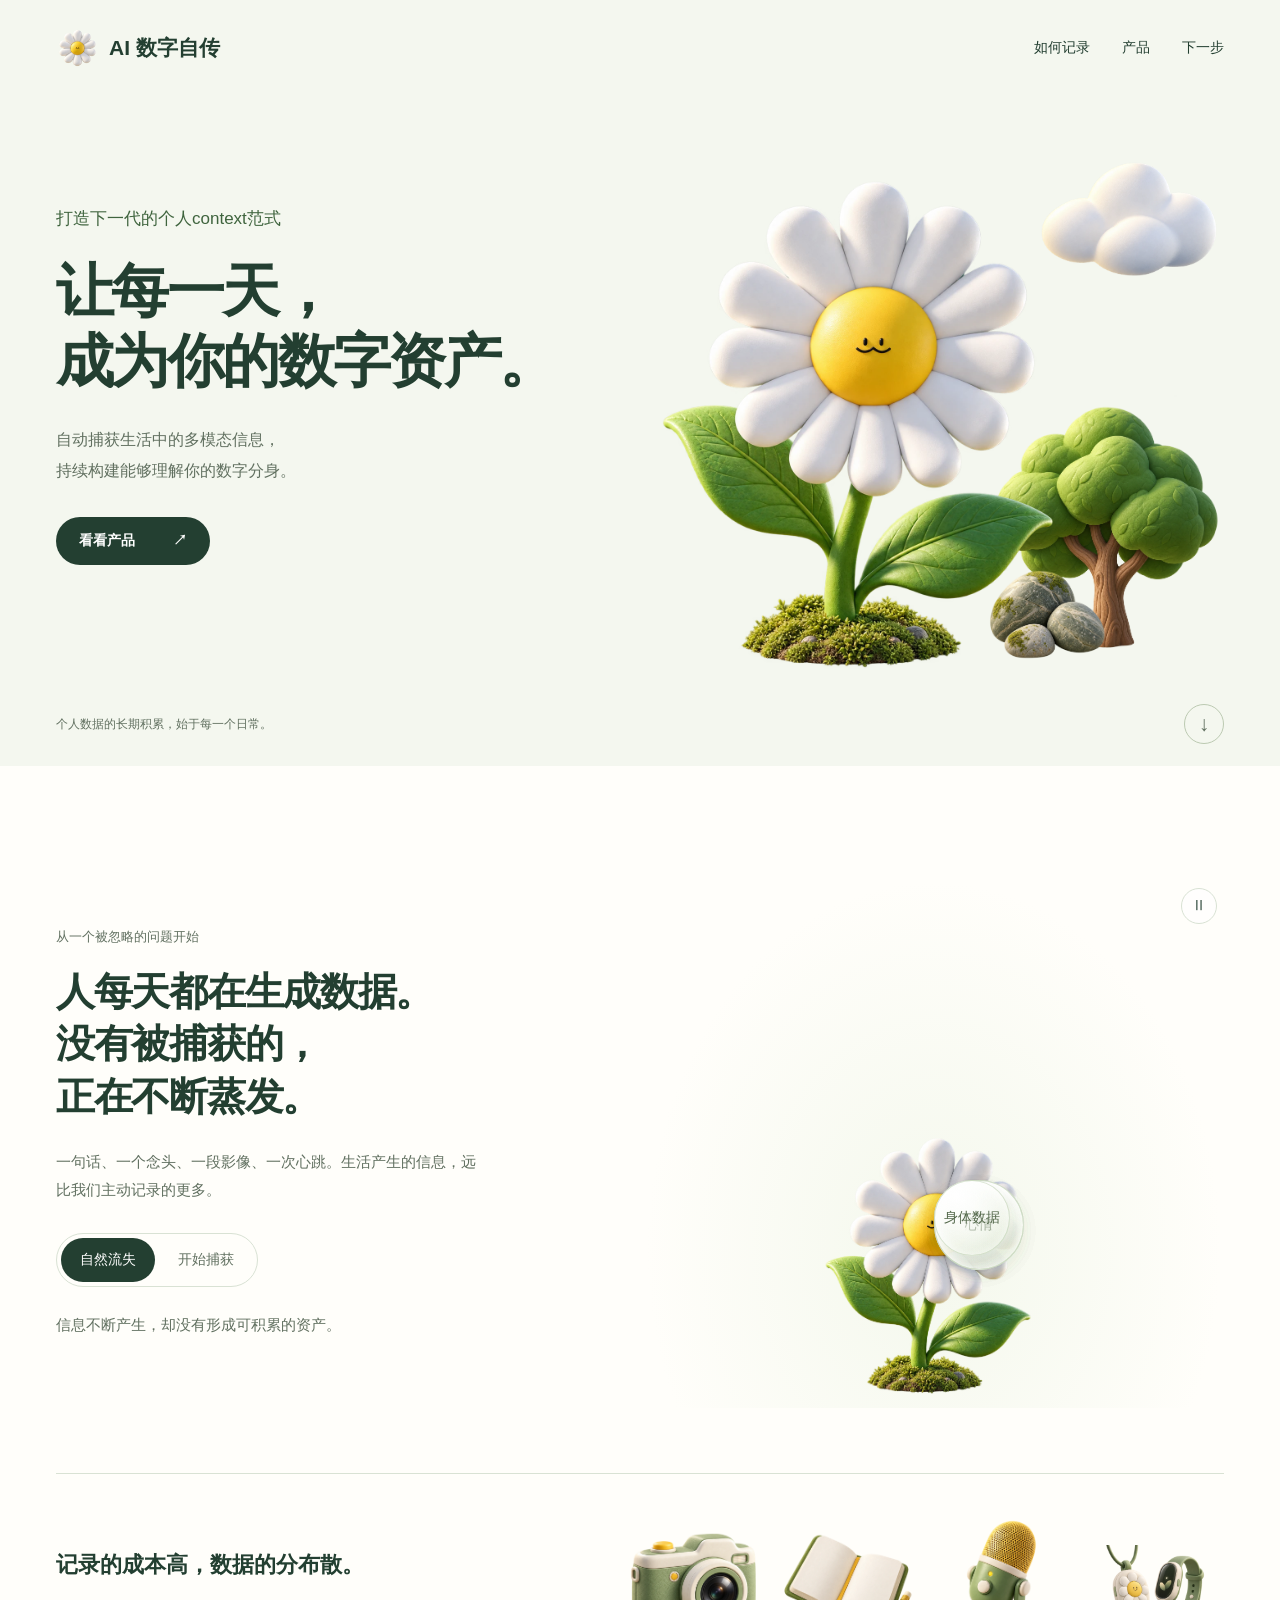
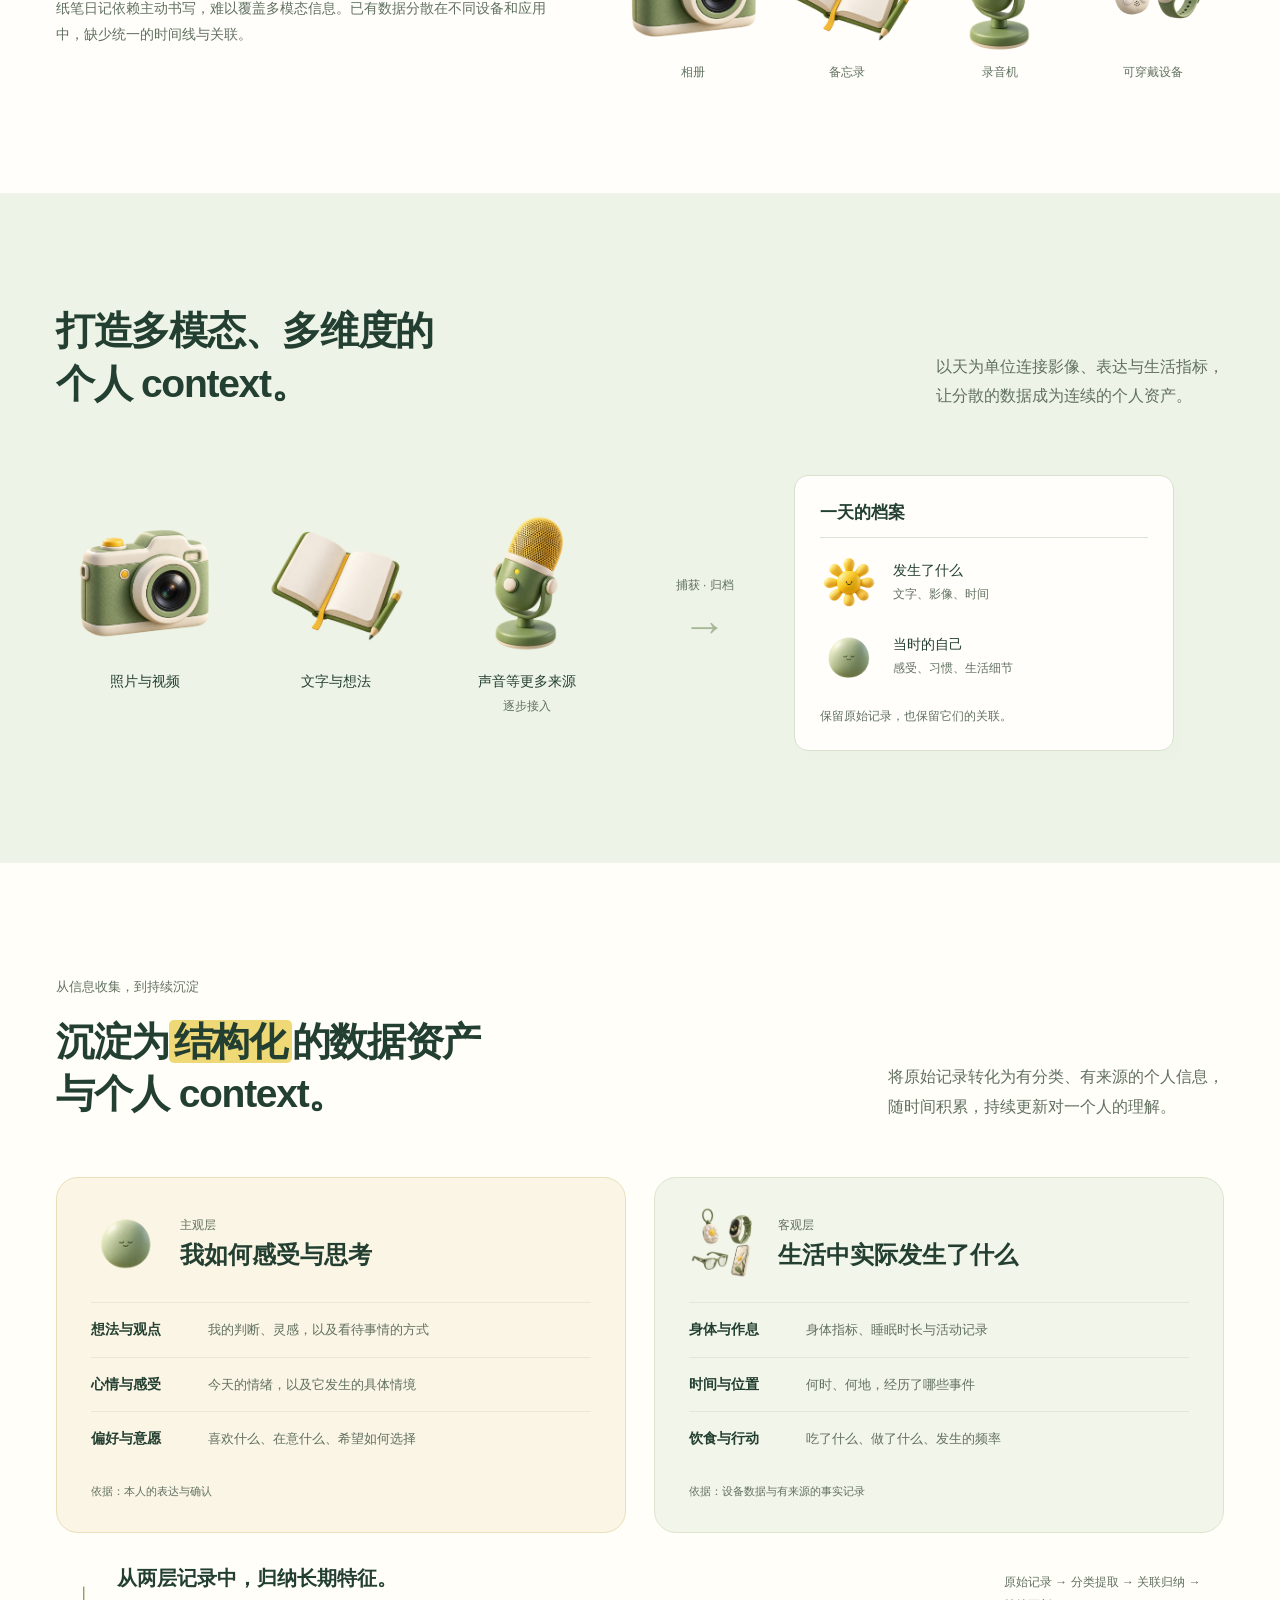
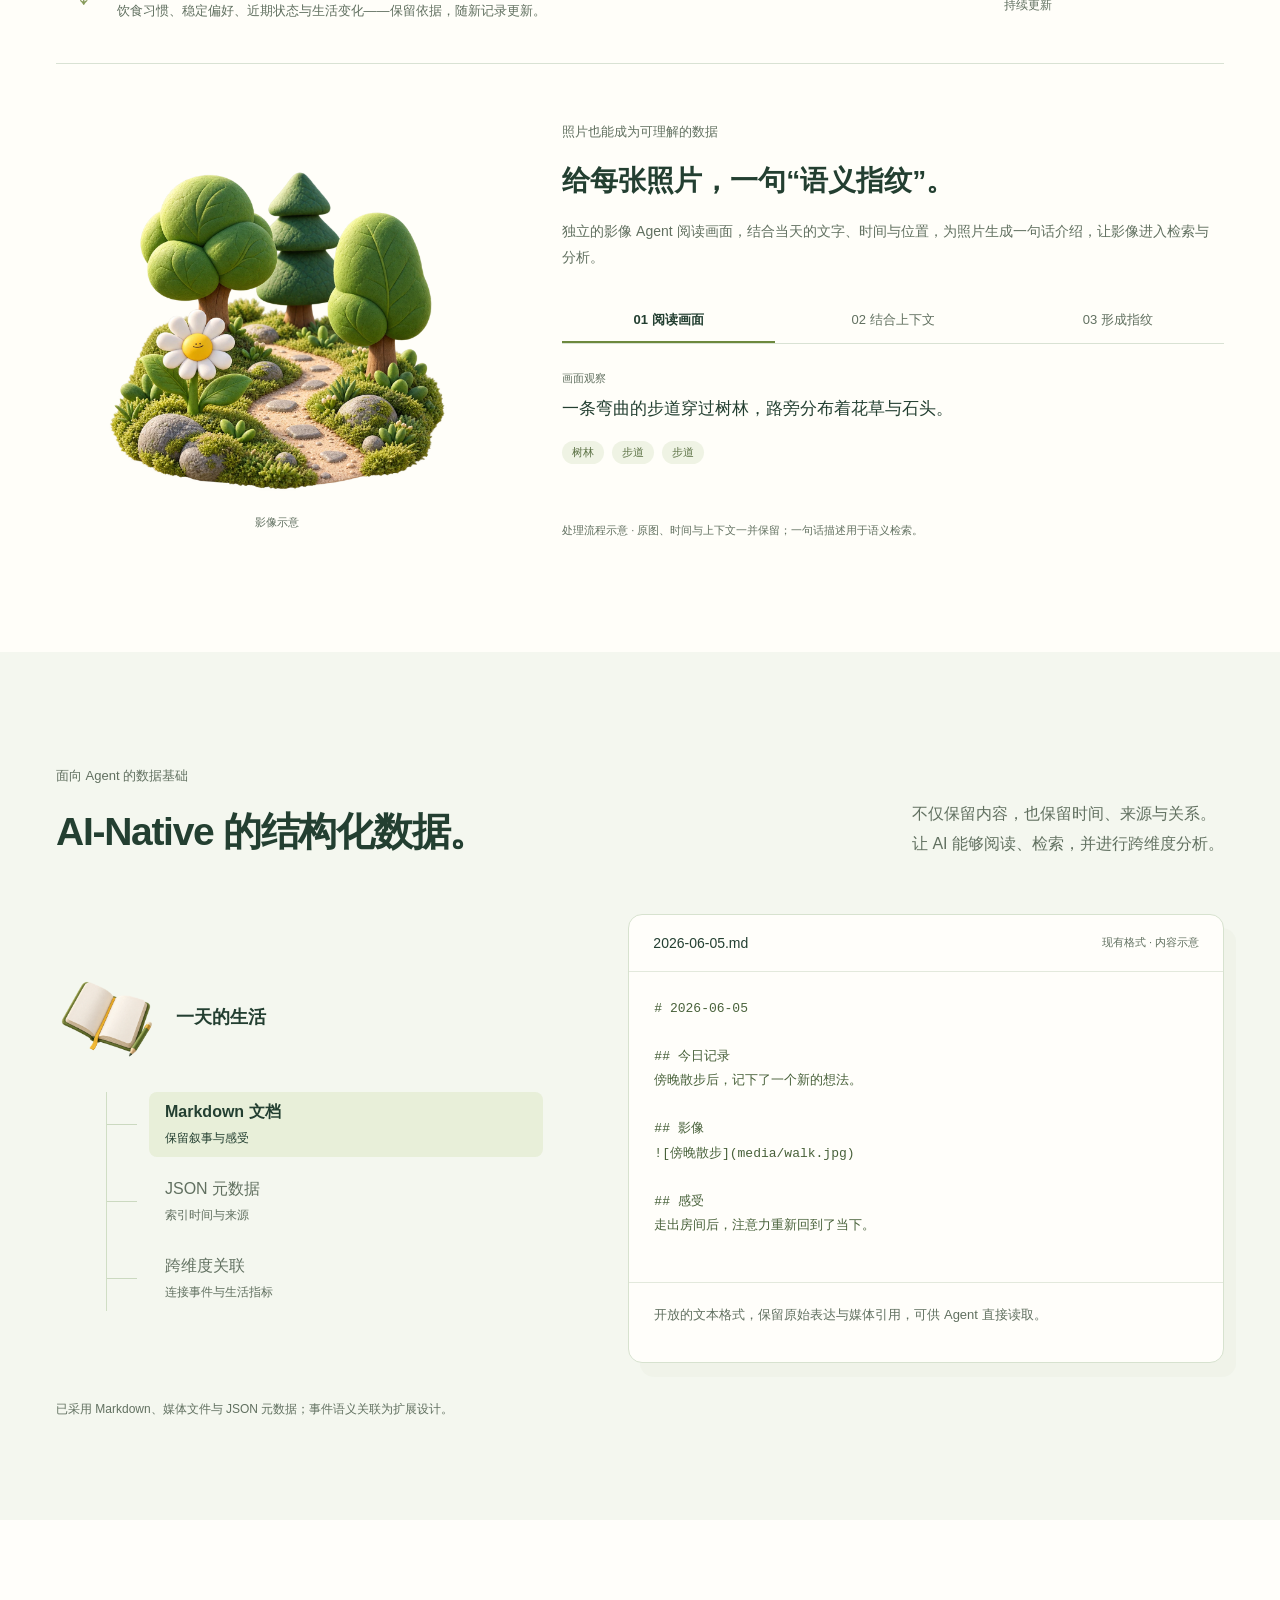
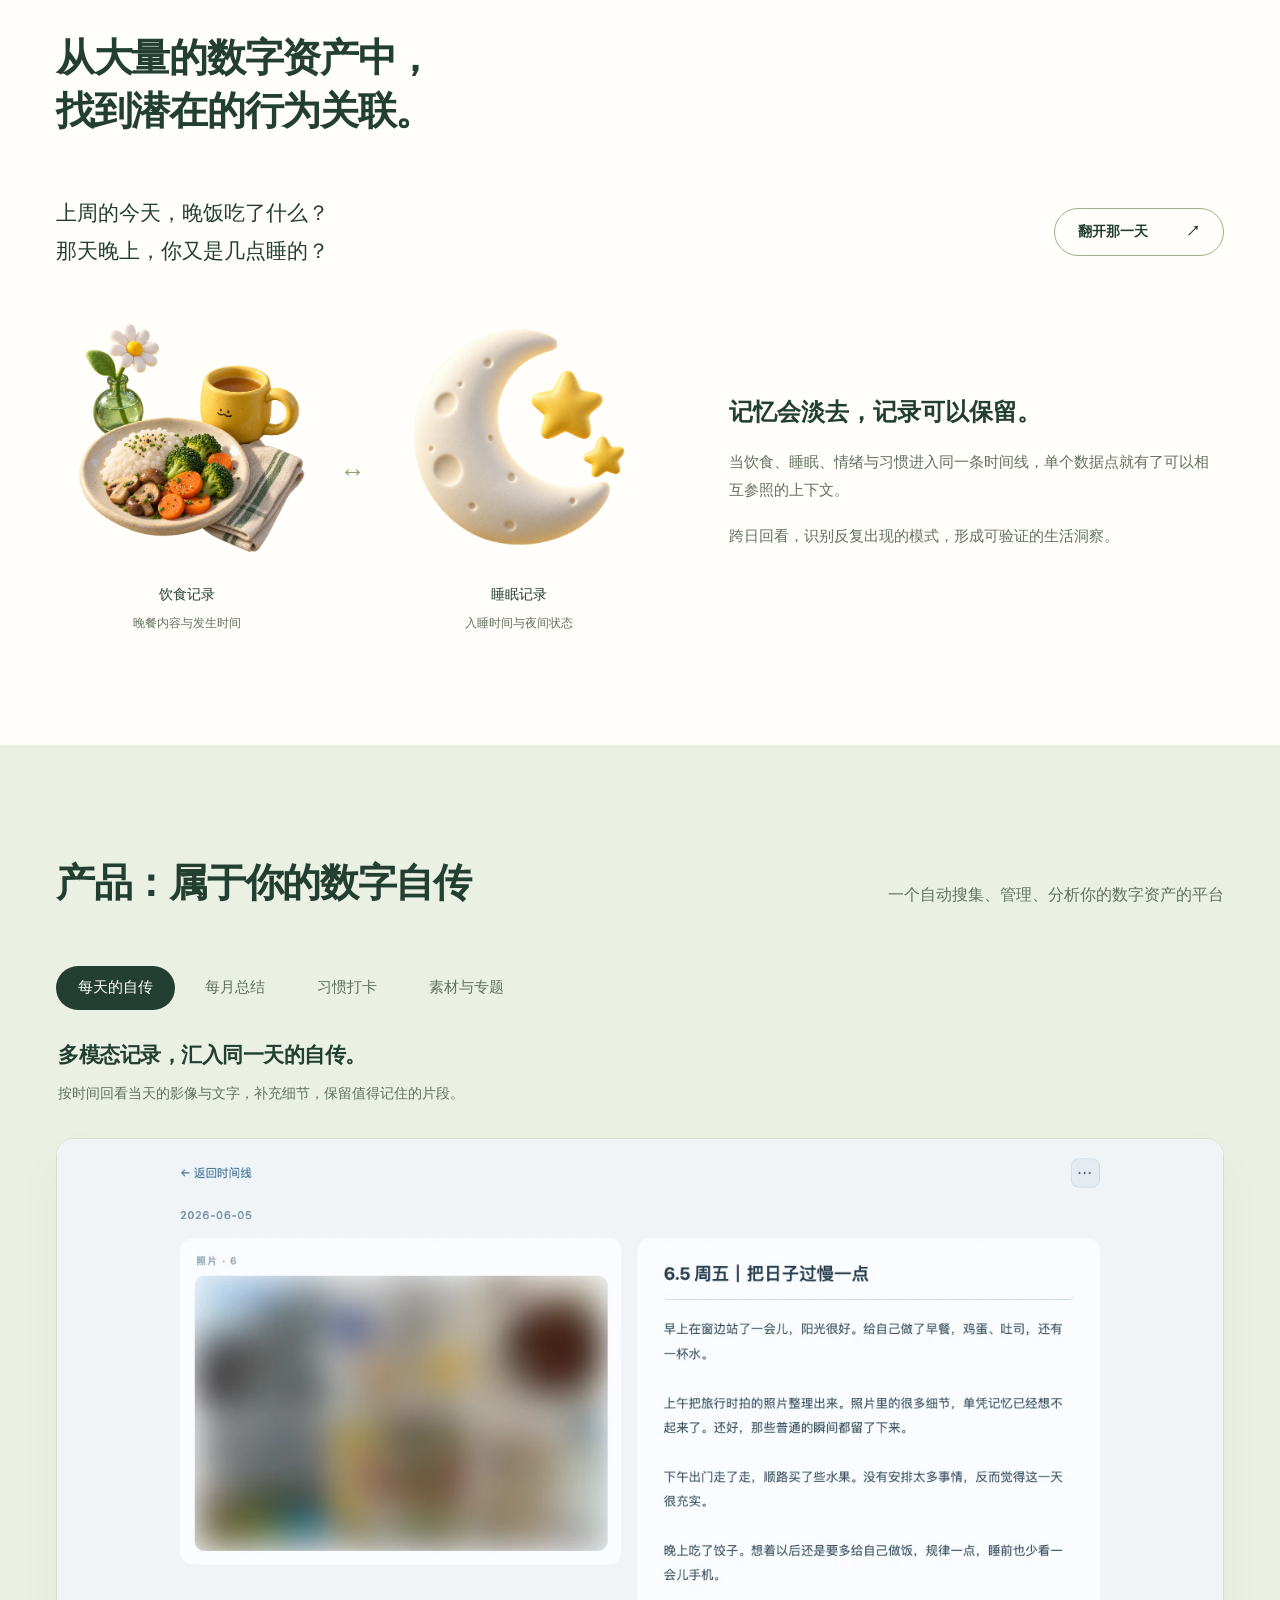
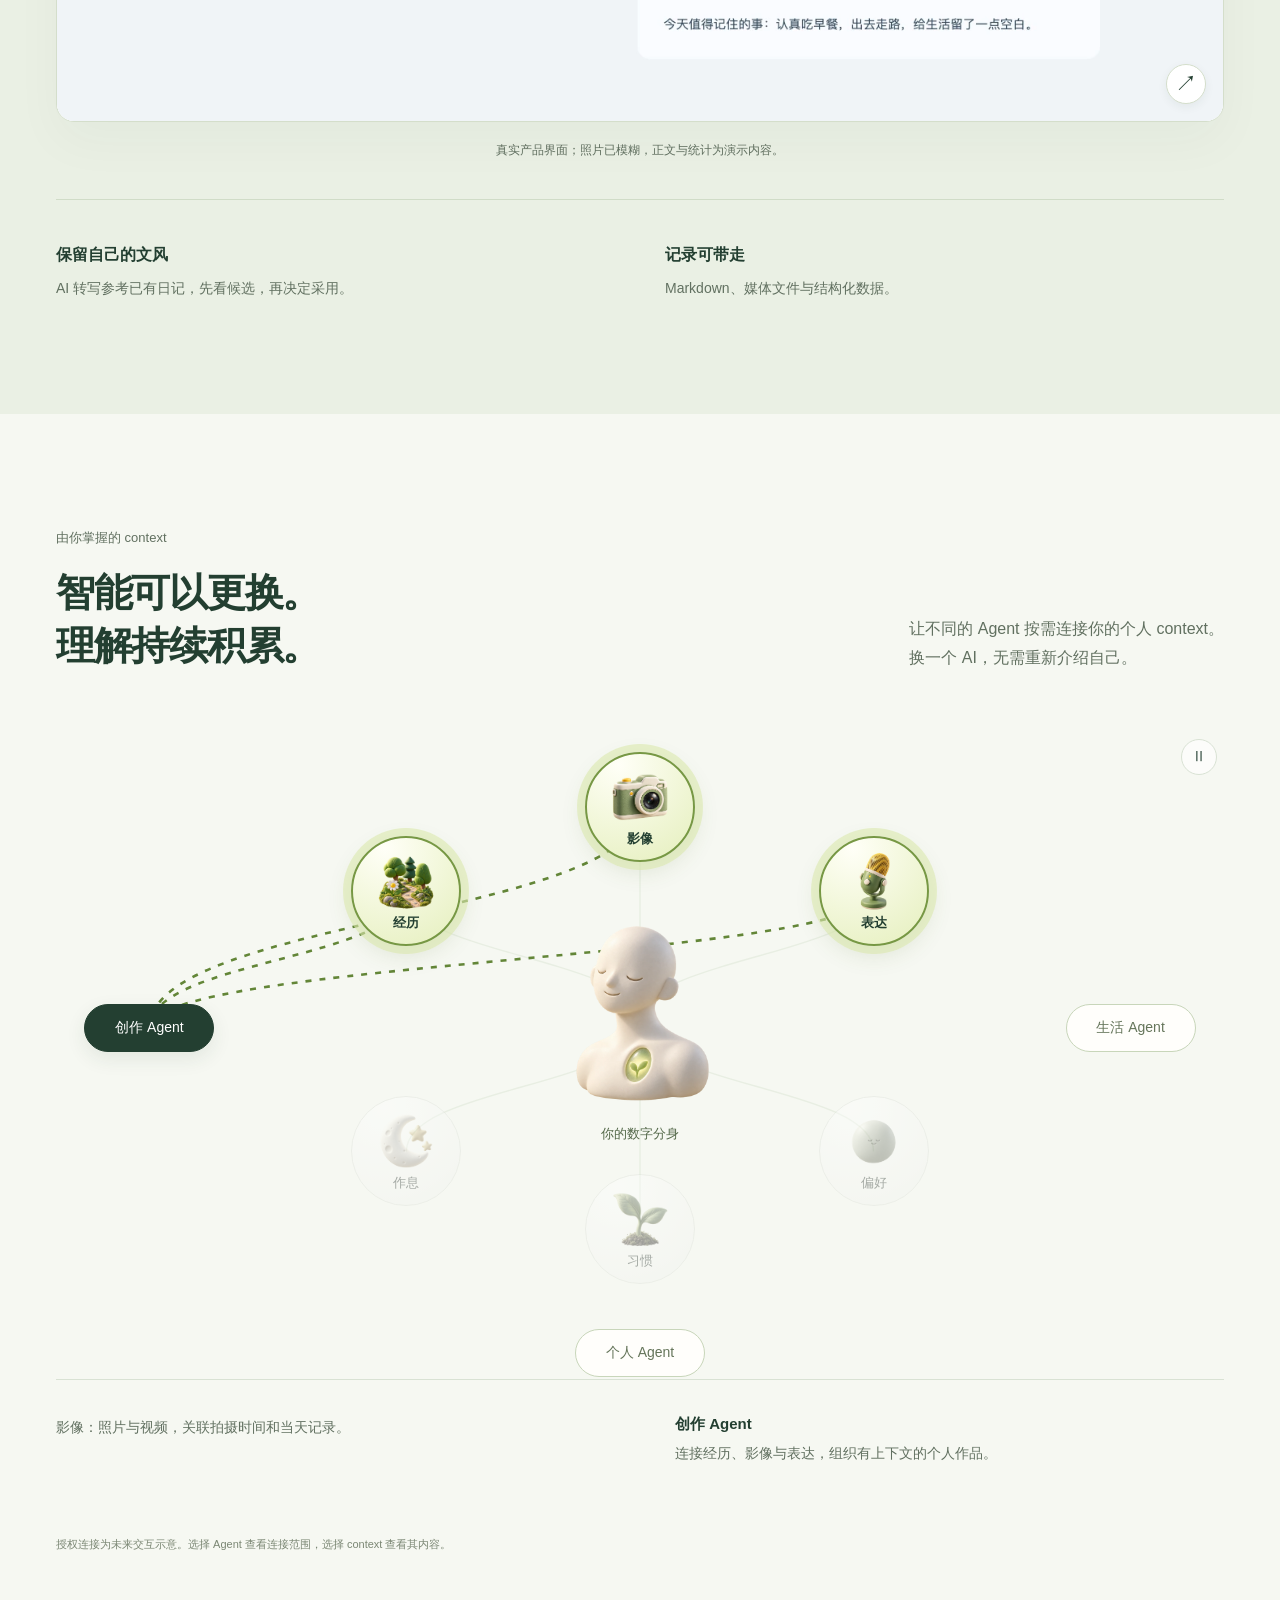
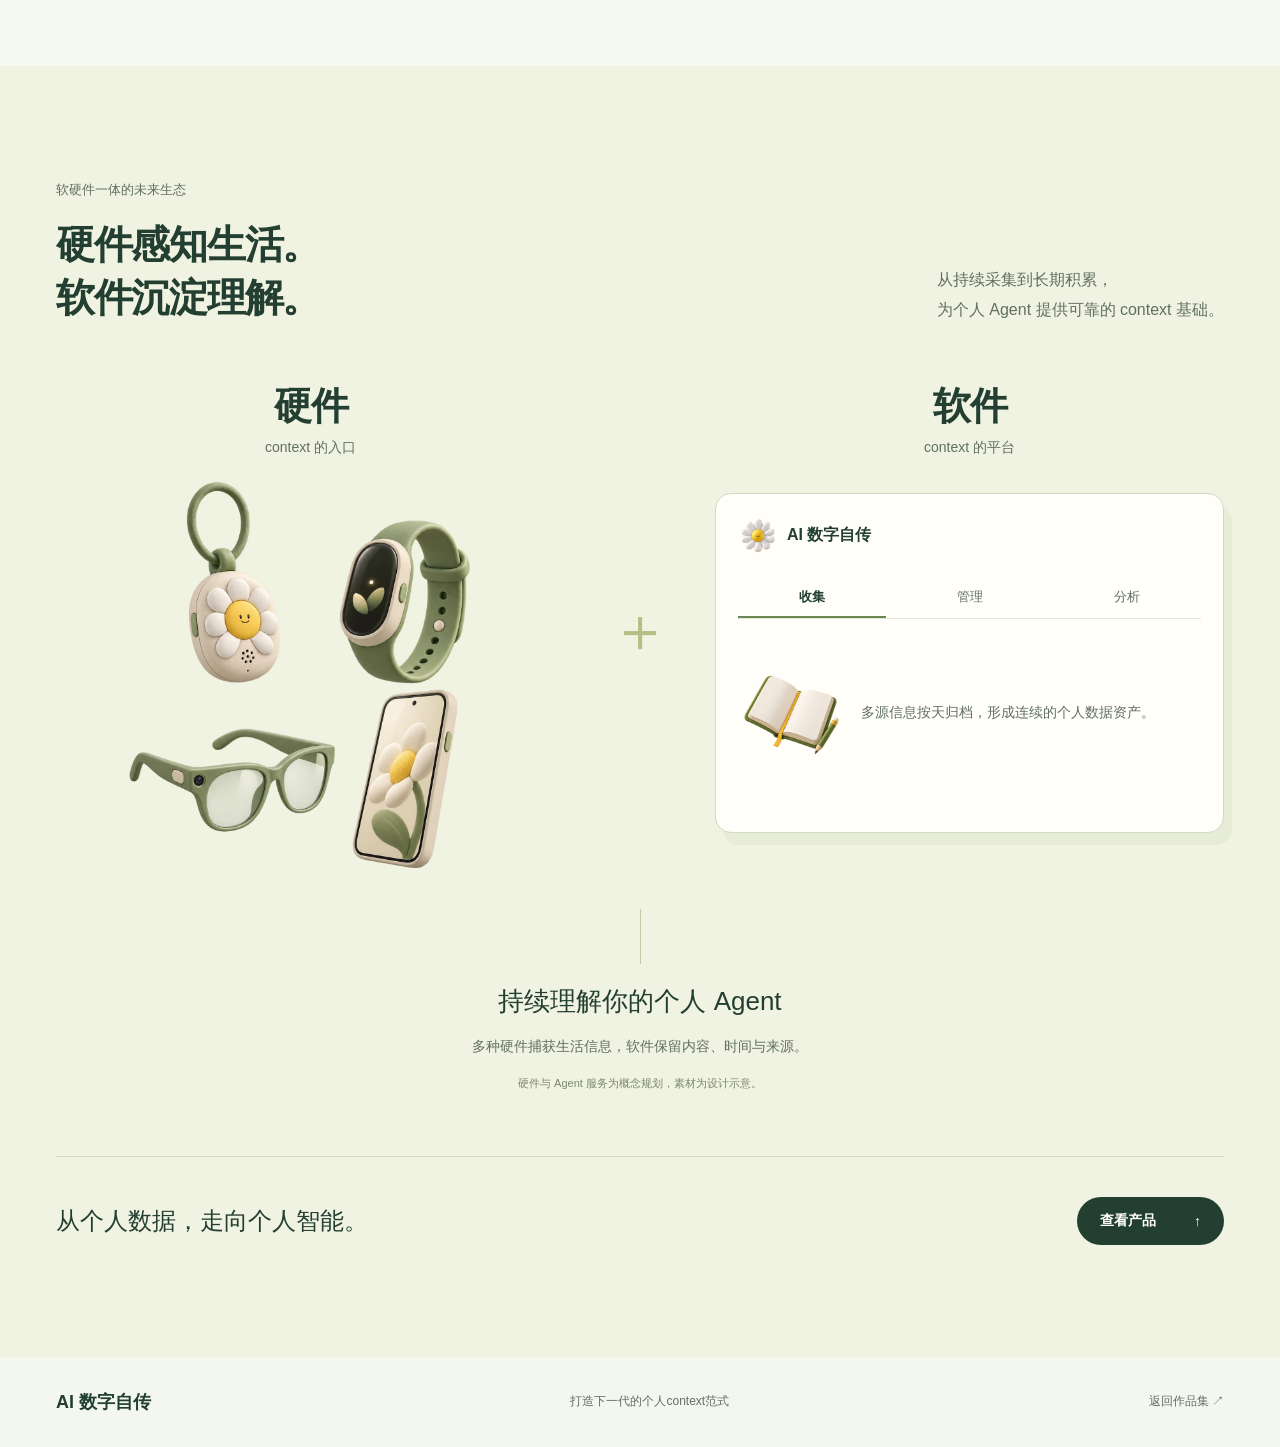
==== commit e2afe134: "Explain structured personal context and photo semantic fingerprints" ====
--- a/autobio/index.html
+++ b/autobio/index.html
@@ -20,6 +20,15 @@
 <div class="capture-flow" aria-label="从分散记录到每日档案的流程"><div class="input-group"><div><img src="assets/botanical-set/camera.webp" alt="" width="1254" height="1254" loading="lazy"><span>照片与视频</span></div><div><img src="assets/botanical-set/notebook.webp" alt="" width="1254" height="1254" loading="lazy"><span>文字与想法</span></div><div><img src="assets/botanical-set/audio.webp" alt="" width="1254" height="1254" loading="lazy"><span>声音等更多来源<small>逐步接入</small></span></div></div><div class="flow-link"><span>捕获 · 归档</span><b aria-hidden="true">→</b></div>
 <div class="day-sheet"><div class="sheet-heading"><span>一天的档案</span></div><div class="sheet-entry"><img src="assets/botanical-set/sun.webp" alt="" width="1254" height="1254" loading="lazy"><span>发生了什么<small>文字、影像、时间</small></span></div><div class="sheet-entry"><img src="assets/botanical-set/mood-calm.webp" alt="" width="1254" height="1254" loading="lazy"><span>当时的自己<small>感受、习惯、生活细节</small></span></div><div class="sheet-bottom">保留原始记录，也保留它们的关联。</div></div></div>
 </div></section>
+<section class="context-refinery section" id="structured-context" aria-labelledby="structured-title"><div class="wrap">
+<div class="section-heading"><div><p class="section-kicker">从信息收集，到持续沉淀</p><h2 id="structured-title">沉淀为<mark>结构化</mark>的数据资产<br>与个人 context。</h2></div><p>将原始记录转化为有分类、有来源的个人信息，<br>随时间积累，持续更新对一个人的理解。</p></div>
+<div class="context-layers">
+<article class="context-layer subjective"><div class="layer-title"><img src="assets/botanical-set/mood-calm.webp" alt="" width="80" height="80" loading="lazy"><div><small>主观层</small><h3>我如何感受与思考</h3></div></div><dl><div><dt>想法与观点</dt><dd>我的判断、灵感，以及看待事情的方式</dd></div><div><dt>心情与感受</dt><dd>今天的情绪，以及它发生的具体情境</dd></div><div><dt>偏好与意愿</dt><dd>喜欢什么、在意什么、希望如何选择</dd></div></dl><p class="layer-source">依据：本人的表达与确认</p></article>
+<article class="context-layer objective"><div class="layer-title"><img src="assets/botanical-set/hardware-grid.webp" alt="" width="80" height="80" loading="lazy"><div><small>客观层</small><h3>生活中实际发生了什么</h3></div></div><dl><div><dt>身体与作息</dt><dd>身体指标、睡眠时长与活动记录</dd></div><div><dt>时间与位置</dt><dd>何时、何地，经历了哪些事件</dd></div><div><dt>饮食与行动</dt><dd>吃了什么、做了什么、发生的频率</dd></div></dl><p class="layer-source">依据：设备数据与有来源的事实记录</p></article>
+</div>
+<div class="context-synthesis"><span aria-hidden="true">↓</span><div><h3>从两层记录中，归纳长期特征。</h3><p>饮食习惯、稳定偏好、近期状态与生活变化——保留依据，随新记录更新。</p></div><small>原始记录 → 分类提取 → 关联归纳 → 持续更新</small></div>
+<div class="photo-fingerprint"><div class="fingerprint-visual"><img src="assets/botanical-set/journey.webp" alt="树林、花草与步道的场景示意" width="1254" height="1254" loading="lazy"><span>影像示意</span></div><div class="fingerprint-content"><p class="section-kicker">照片也能成为可理解的数据</p><h3>给每张照片，一句“语义指纹”。</h3><p>独立的影像 Agent 阅读画面，结合当天的文字、时间与位置，为照片生成一句话介绍，让影像进入检索与分析。</p><div class="fingerprint-tabs" role="tablist" aria-label="照片语义处理过程"><button id="fingerprint-tab-see" data-fingerprint="see" role="tab" aria-selected="true" aria-controls="fingerprint-panel">01 阅读画面</button><button id="fingerprint-tab-relate" data-fingerprint="relate" role="tab" aria-selected="false" tabindex="-1" aria-controls="fingerprint-panel">02 结合上下文</button><button id="fingerprint-tab-index" data-fingerprint="index" role="tab" aria-selected="false" tabindex="-1" aria-controls="fingerprint-panel">03 形成指纹</button></div><div class="fingerprint-result" id="fingerprint-panel" role="tabpanel" aria-labelledby="fingerprint-tab-see"><small id="fingerprint-label">画面观察</small><p id="fingerprint-text">一条弯曲的步道穿过树林，路旁分布着花草与石头。</p><div id="fingerprint-tags"><span>树林</span><span>步道</span><span>步道</span></div></div><p class="fingerprint-note">处理流程示意 · 原图、时间与上下文一并保留；一句话描述用于语义检索。</p></div></div>
+</div></section>
 <section class="native section wrap" id="native" aria-labelledby="native-title"><div class="section-heading"><div><p class="section-kicker">面向 Agent 的数据基础</p><h2 id="native-title">AI-Native 的结构化数据。</h2></div><p>不仅保留内容，也保留时间、来源与关系。<br>让 AI 能够阅读、检索，并进行跨维度分析。</p></div><div class="native-layout"><div class="native-map"><div class="native-origin"><img src="assets/botanical-set/notebook.webp" alt="" width="1254" height="1254" loading="lazy"><span>一天的生活</span></div><div class="native-tabs" role="tablist" aria-label="查看数据组织方式"><button role="tab" id="native-markdown" data-native="markdown" aria-selected="true" aria-controls="native-panel">Markdown 文档<span>保留叙事与感受</span></button><button role="tab" id="native-metadata" data-native="metadata" aria-selected="false" tabindex="-1" aria-controls="native-panel">JSON 元数据<span>索引时间与来源</span></button><button role="tab" id="native-links" data-native="links" aria-selected="false" tabindex="-1" aria-controls="native-panel">跨维度关联<span>连接事件与生活指标</span></button></div></div><div class="native-document" id="native-panel" role="tabpanel" aria-labelledby="native-markdown"><div class="document-bar"><span id="native-filename">2026-06-05.md</span><small id="native-status">格式示意</small></div><pre id="native-code"></pre><p id="native-description"></p></div></div><p class="native-footnote">已采用 Markdown、媒体文件与 JSON 元数据；事件语义关联为扩展设计。</p></section>
 <section class="insight section" id="insight" aria-labelledby="insight-title"><div class="wrap"><div class="section-heading"><h2 id="insight-title">从大量的数字资产中，<br>找到潜在的行为关联。</h2></div><div class="memory-question"><p>上周的今天，晚饭吃了什么？<br>那天晚上，你又是几点睡的？</p><button class="button outline" id="recall-day" aria-expanded="false" aria-controls="day-evidence">翻开那一天 <span aria-hidden="true">↗</span></button></div><div class="day-evidence" id="day-evidence"><div class="life-pair"><figure><img src="assets/botanical-set/home.webp" alt="餐食示意" width="1254" height="1254" loading="lazy"><figcaption><strong>饮食记录</strong><span class="recall-value">晚餐内容与发生时间</span></figcaption></figure><span class="pair-link" aria-hidden="true">↔</span><figure><img src="assets/botanical-set/moon.webp" alt="睡眠示意" width="1254" height="1254" loading="lazy"><figcaption><strong>睡眠记录</strong><span class="recall-value">入睡时间与夜间状态</span></figcaption></figure></div><div class="correlation-copy"><h3 id="correlation-title">记忆会淡去，记录可以保留。</h3><p id="correlation-description">当饮食、睡眠、情绪与习惯进入同一条时间线，单个数据点就有了可以相互参照的上下文。</p><p class="correlation-next">跨日回看，识别反复出现的模式，形成可验证的生活洞察。</p></div></div></div></section>
 <section class="product section" id="product" aria-labelledby="product-title"><div class="wrap"><div class="section-heading"><h2 id="product-title">产品：属于你的数字自传</h2><p>一个自动搜集、管理、分析你的数字资产的平台</p></div>
--- a/autobio/scenes.css
+++ b/autobio/scenes.css
@@ -11,3 +11,5 @@
 .skip:not(:focus){clip-path:inset(50%);width:1px;height:1px;padding:0;overflow:hidden;white-space:nowrap}h2{text-wrap:balance}@media(max-width:700px){.product-tabs{display:grid;grid-template-columns:repeat(2,minmax(0,1fr));gap:6px}.product-tabs button{width:100%;text-align:center}.memory-collections{grid-template-columns:1fr}.memory-collections img{height:235px}.memory-collections>button{padding:18px 22px 24px}}
 
 .ecosystem-formula>.formula-plus{align-self:center}
+
+.context-refinery{background:#fffef9}.context-refinery mark{color:var(--ink);background:#eed976;padding:0 .12em;border-radius:5px;box-decoration-break:clone}.context-layers{display:grid;grid-template-columns:1fr 1fr;gap:28px}.context-layer{padding:30px 34px;border-radius:22px;background:#f2f5e9;border:1px solid #dde5cf}.context-layer.subjective{background:#faf5e4;border-color:#e9dfba}.layer-title{display:flex;gap:19px;align-items:center;margin-bottom:24px}.layer-title img{width:70px;height:70px;object-fit:contain}.layer-title small{color:var(--muted);font-size:12px}.layer-title h3{font-size:24px;margin-top:5px}.context-layer dl{margin:0}.context-layer dl>div{display:grid;grid-template-columns:105px 1fr;gap:12px;padding:15px 0;border-top:1px solid #53634218;align-items:baseline}.context-layer dt{font-size:14px;font-weight:600}.context-layer dd{margin:0;font-size:13px;line-height:1.8;color:var(--muted)}.layer-source{font-size:11px;color:var(--muted);margin-top:16px}.context-synthesis{display:flex;gap:25px;align-items:center;padding:32px 20px 40px}.context-synthesis>span{font-size:31px;color:#879b5b}.context-synthesis h3{font-size:20px}.context-synthesis p{color:var(--muted);font-size:13px;margin-top:7px}.context-synthesis>small{margin-left:auto;max-width:200px;font-size:12px;line-height:1.9;color:var(--muted)}.photo-fingerprint{display:grid;grid-template-columns:.8fr 1.2fr;gap:65px;border-top:1px solid var(--line);padding-top:56px;align-items:center}.fingerprint-visual{text-align:center}.fingerprint-visual>img{width:100%;height:auto;max-height:380px;object-fit:contain}.fingerprint-visual>span{display:block;color:var(--muted);font-size:11px}.fingerprint-content h3{font-size:28px;line-height:1.45}.fingerprint-content>p:not(.section-kicker){color:var(--muted);font-size:14px;margin-top:18px}.fingerprint-tabs{display:flex;gap:12px;margin-top:28px;border-bottom:1px solid var(--line)}.fingerprint-tabs button{padding:12px 0;border:0;border-bottom:2px solid transparent;background:none;color:var(--muted);flex:1;font-size:13px;transition:color .2s,border-color .2s}.fingerprint-tabs button[aria-selected=true]{border-color:#6d893e;color:var(--ink);font-weight:600}.fingerprint-result{padding:24px 0;min-height:176px}.fingerprint-result>small{color:var(--muted);font-size:11px}.fingerprint-result>p{font-size:17px;line-height:1.8;margin-top:8px}#fingerprint-tags{display:flex;gap:8px;flex-wrap:wrap;margin-top:16px}#fingerprint-tags span{font-size:11px;background:#eff3e4;padding:4px 10px;border-radius:20px;color:#5b7144}.fingerprint-content>p.fingerprint-note{font-size:11px;margin-top:0}@media(max-width:760px){.context-layers{grid-template-columns:1fr;gap:18px}.context-layer{padding:23px}.layer-title h3{font-size:21px}.context-layer dl>div{grid-template-columns:90px 1fr;gap:9px}.context-layer dd{font-size:12px}.context-synthesis{padding:26px 0;gap:15px;flex-wrap:wrap}.context-synthesis>div{flex:1}.context-synthesis h3{font-size:18px}.context-synthesis>small{margin:0 0 0 30px;max-width:none}.photo-fingerprint{grid-template-columns:1fr;gap:28px;padding-top:32px}.fingerprint-visual>img{max-height:260px}.fingerprint-content h3{font-size:25px}.fingerprint-tabs{gap:8px}.fingerprint-tabs button{font-size:11px}.fingerprint-result{min-height:192px}}
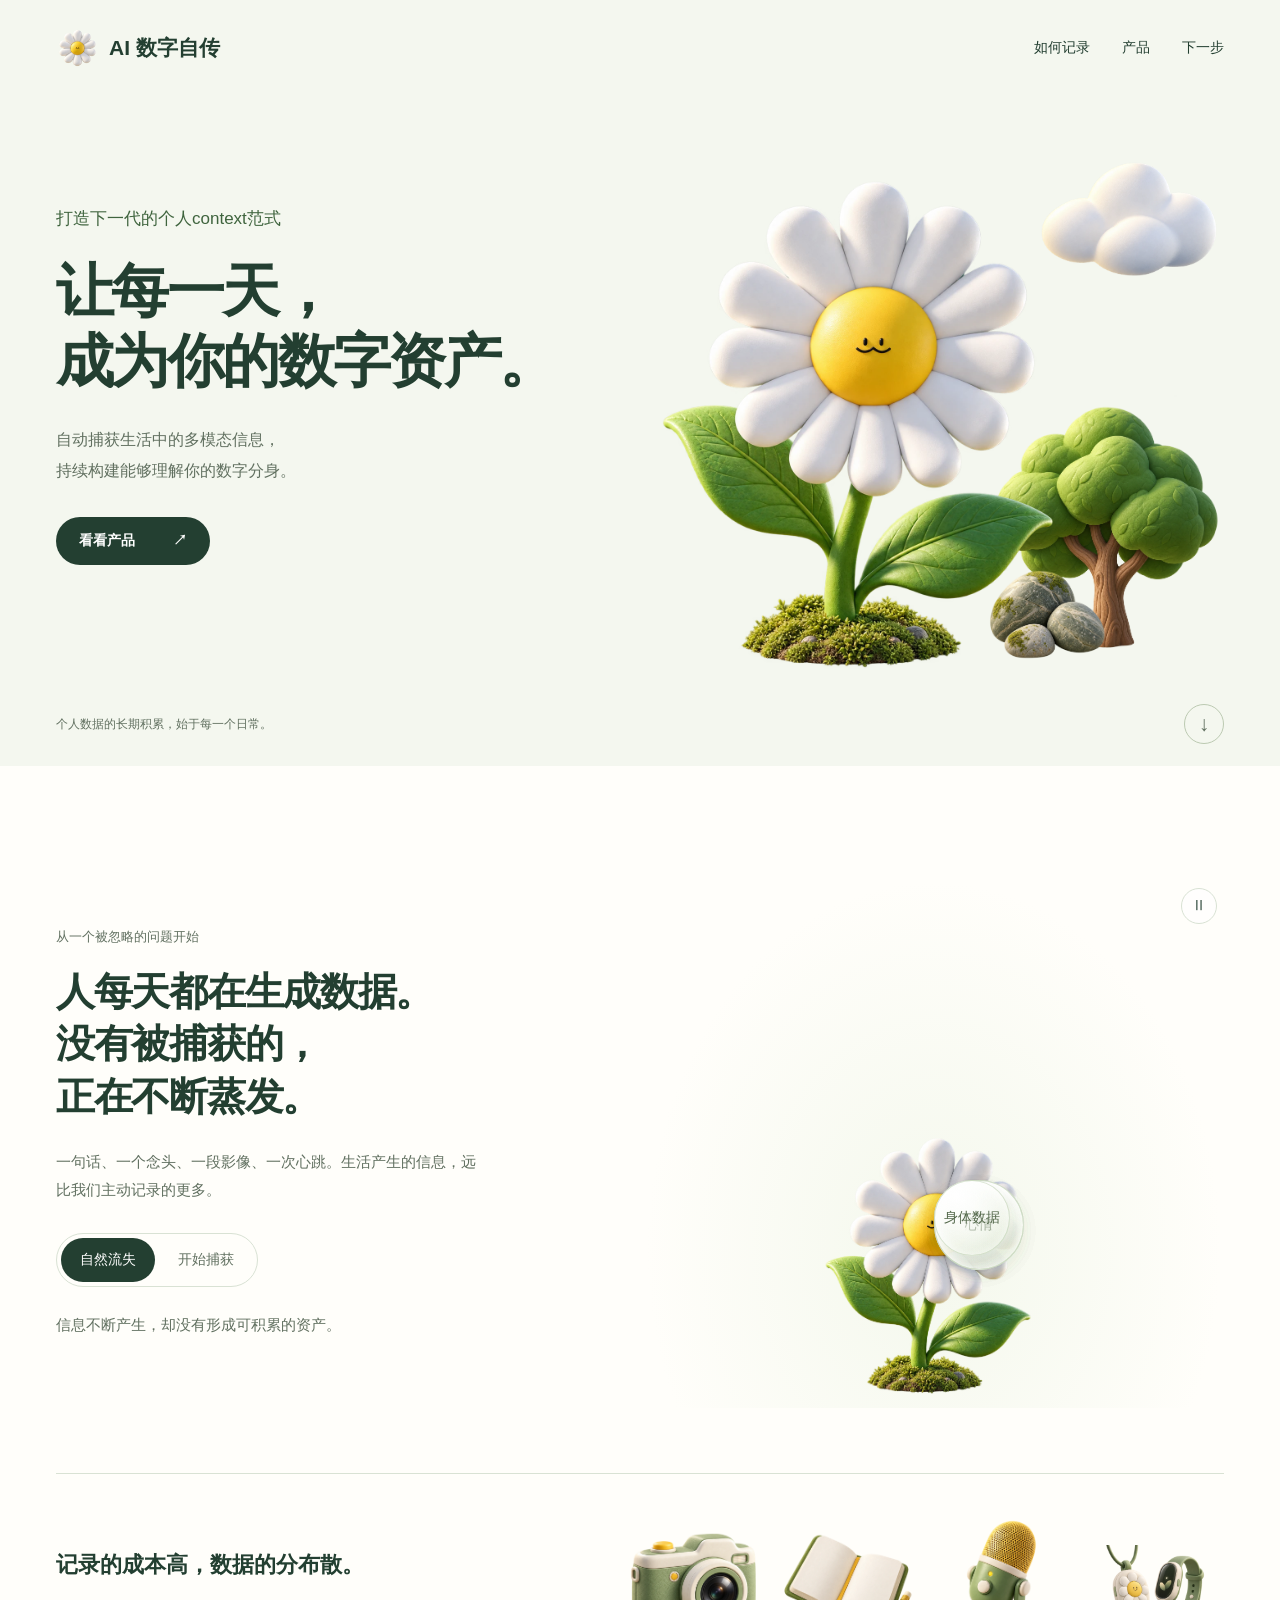
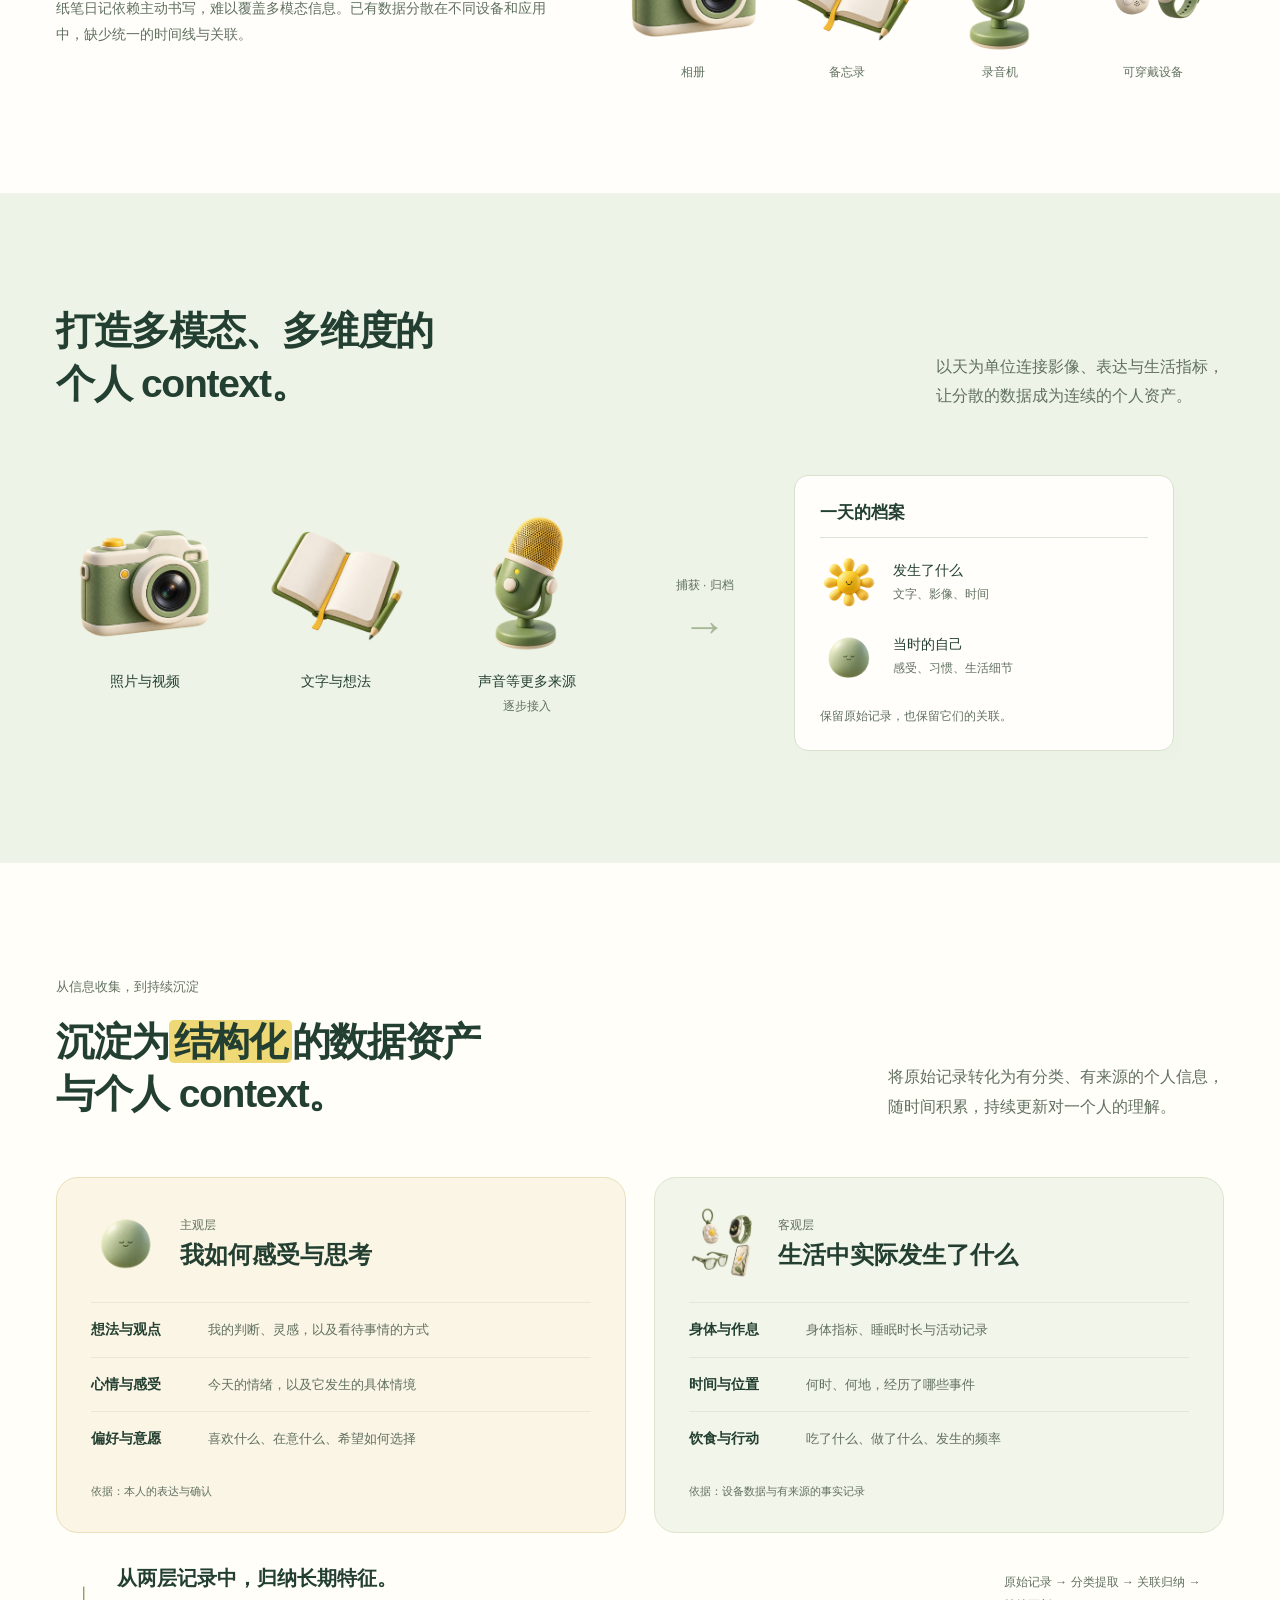
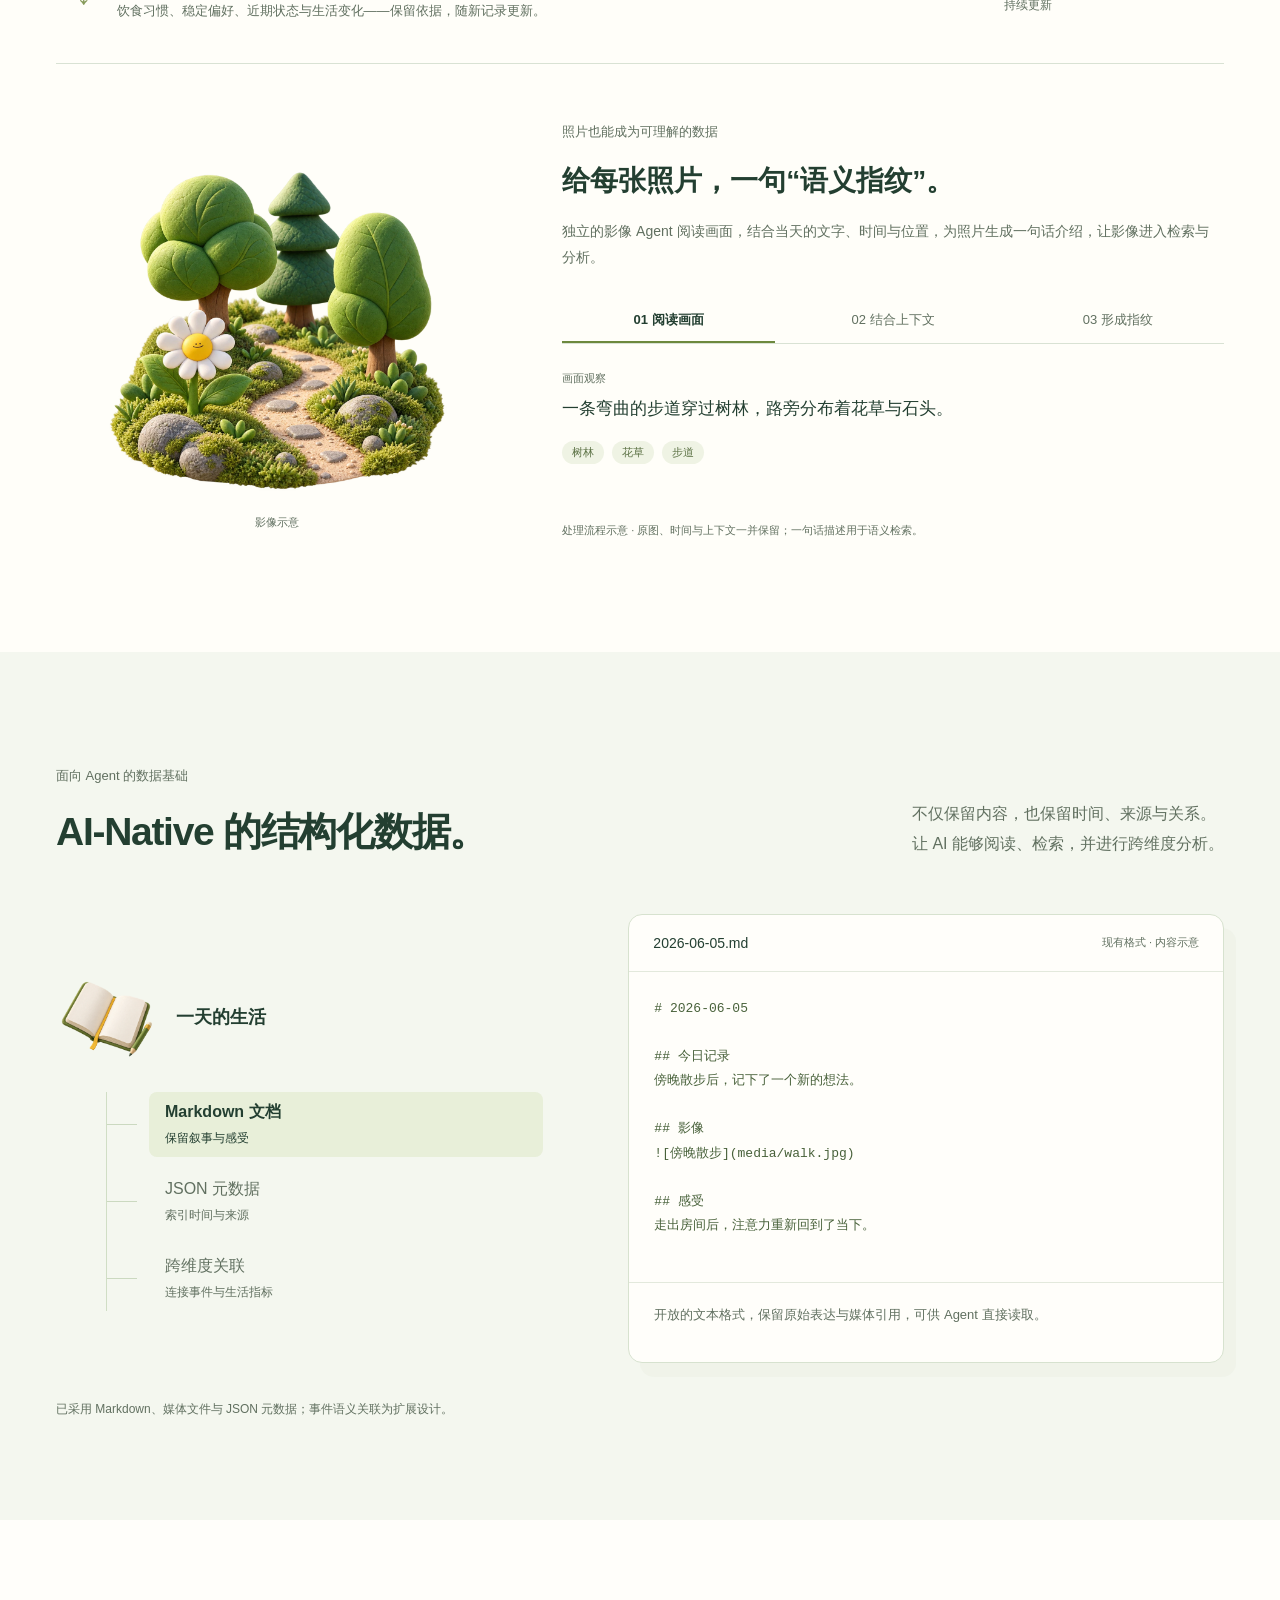
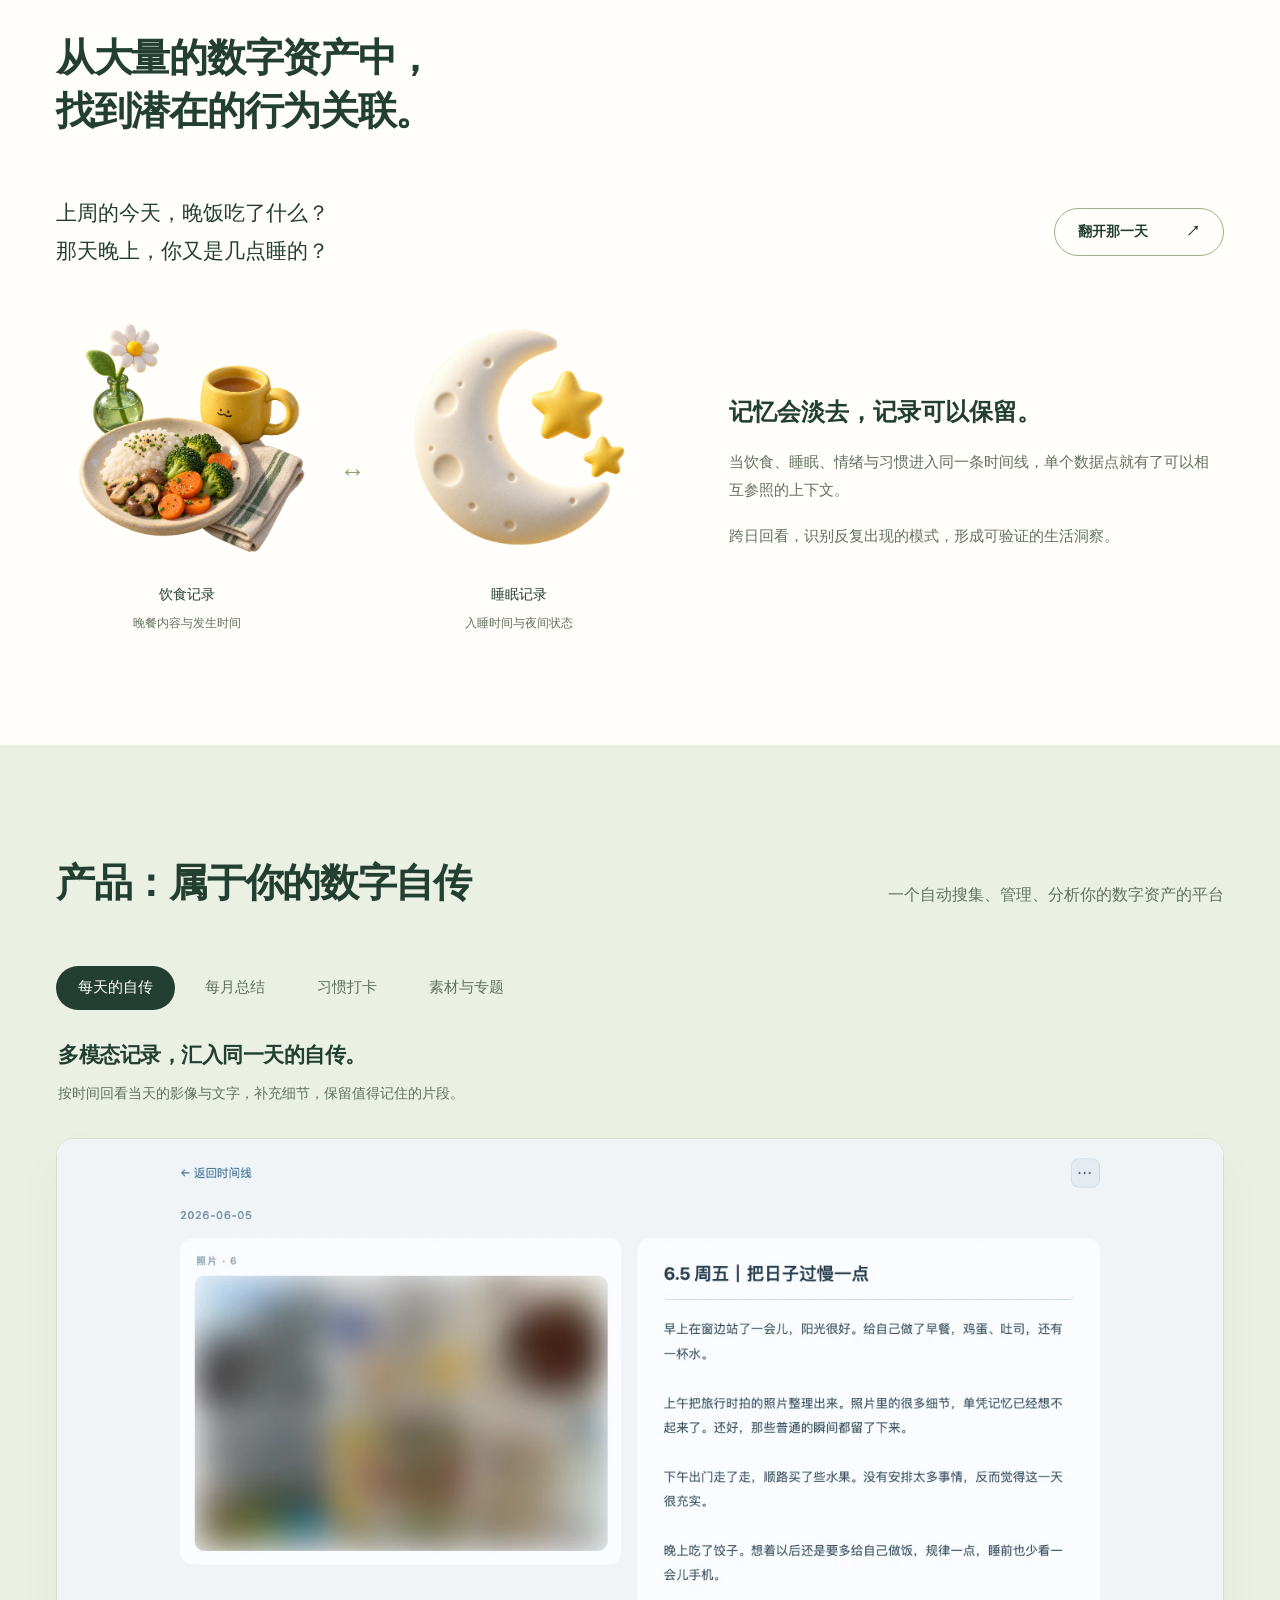
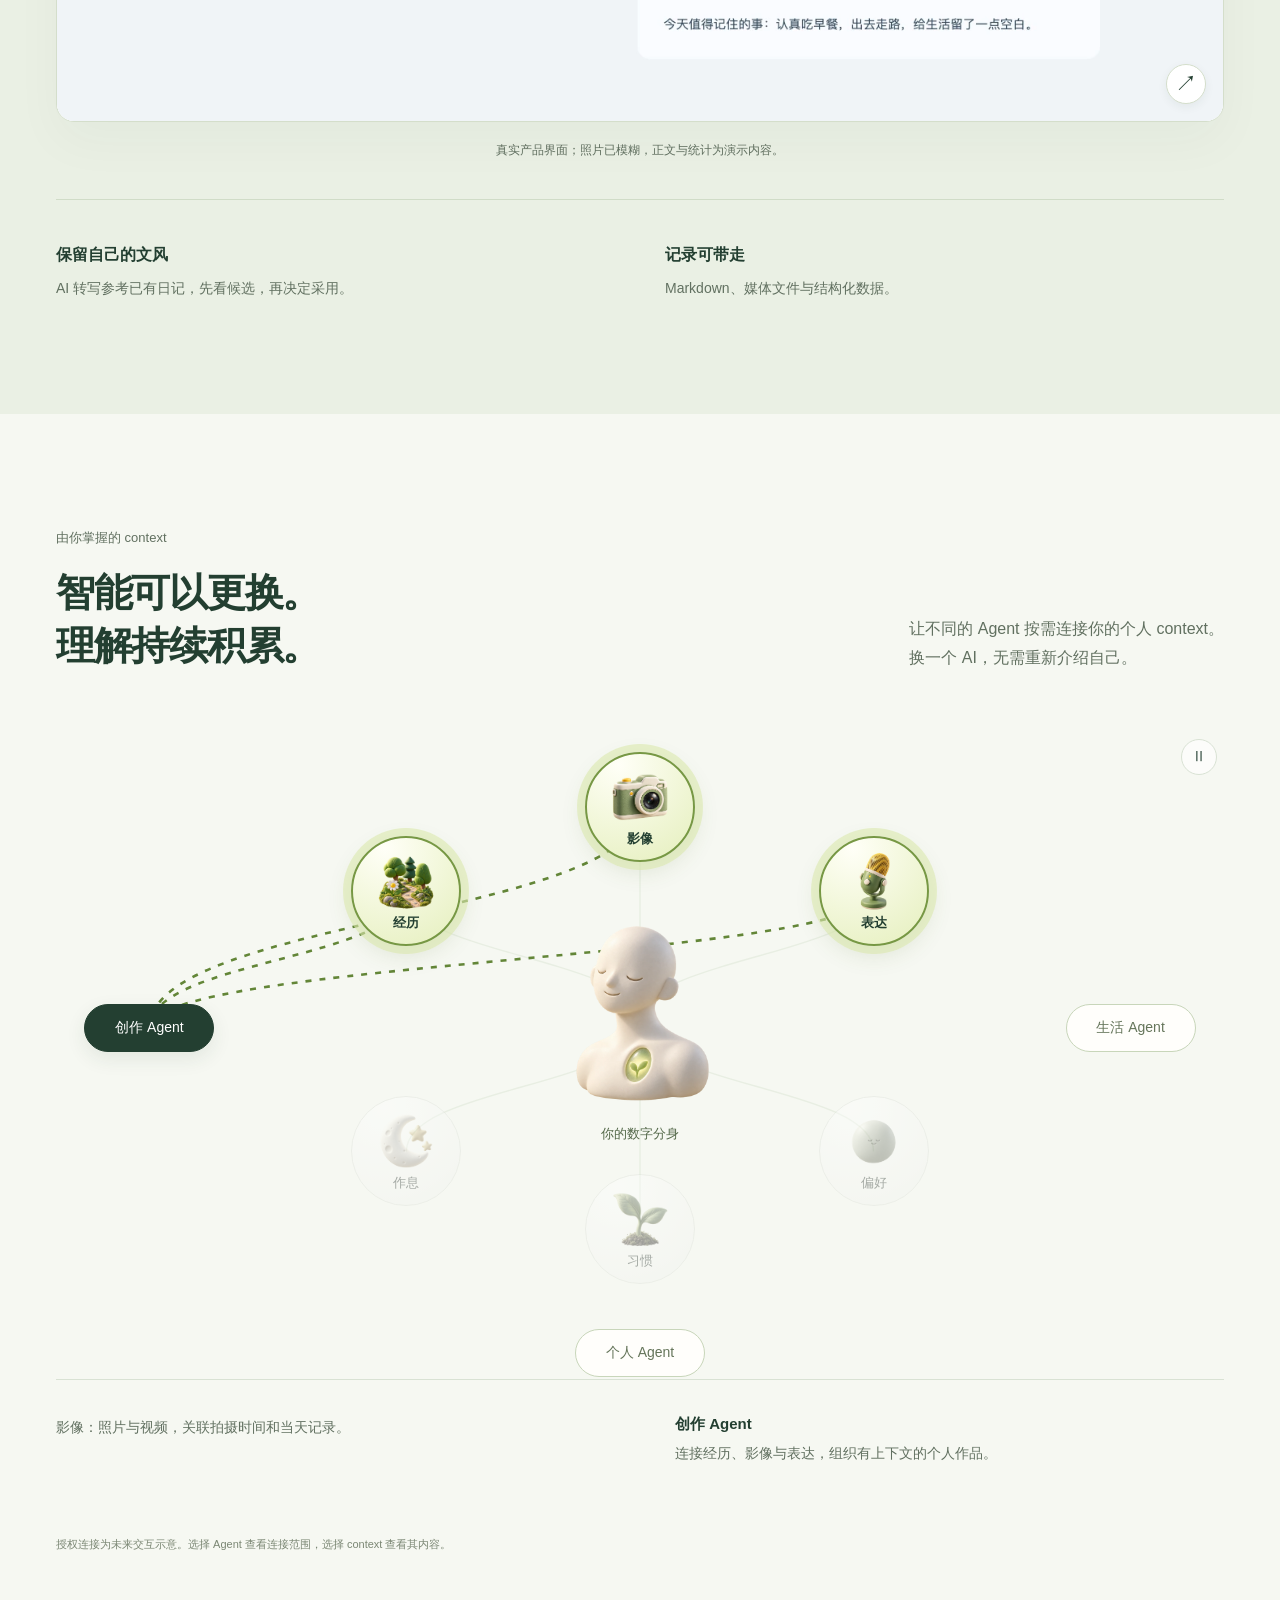
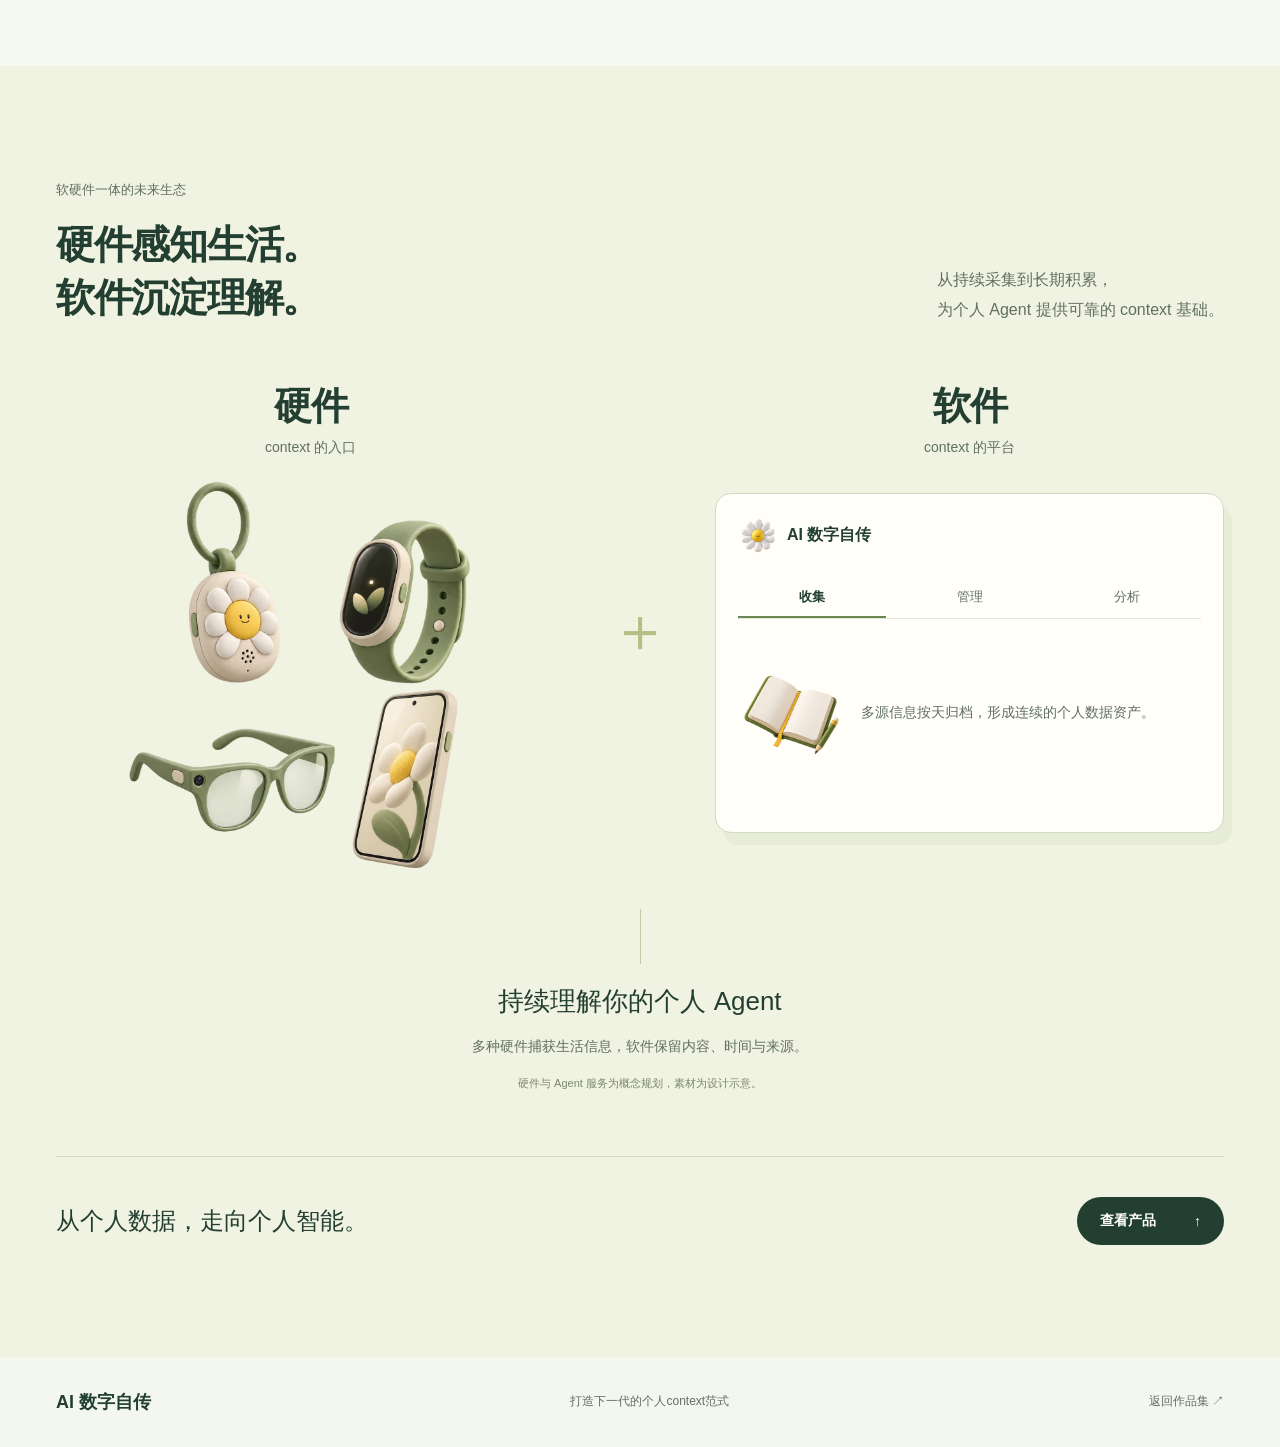
==== commit 61748076: "Refine visual observation tags" ====
--- a/autobio/index.html
+++ b/autobio/index.html
@@ -27,7 +27,7 @@
 <article class="context-layer objective"><div class="layer-title"><img src="assets/botanical-set/hardware-grid.webp" alt="" width="80" height="80" loading="lazy"><div><small>客观层</small><h3>生活中实际发生了什么</h3></div></div><dl><div><dt>身体与作息</dt><dd>身体指标、睡眠时长与活动记录</dd></div><div><dt>时间与位置</dt><dd>何时、何地，经历了哪些事件</dd></div><div><dt>饮食与行动</dt><dd>吃了什么、做了什么、发生的频率</dd></div></dl><p class="layer-source">依据：设备数据与有来源的事实记录</p></article>
 </div>
 <div class="context-synthesis"><span aria-hidden="true">↓</span><div><h3>从两层记录中，归纳长期特征。</h3><p>饮食习惯、稳定偏好、近期状态与生活变化——保留依据，随新记录更新。</p></div><small>原始记录 → 分类提取 → 关联归纳 → 持续更新</small></div>
-<div class="photo-fingerprint"><div class="fingerprint-visual"><img src="assets/botanical-set/journey.webp" alt="树林、花草与步道的场景示意" width="1254" height="1254" loading="lazy"><span>影像示意</span></div><div class="fingerprint-content"><p class="section-kicker">照片也能成为可理解的数据</p><h3>给每张照片，一句“语义指纹”。</h3><p>独立的影像 Agent 阅读画面，结合当天的文字、时间与位置，为照片生成一句话介绍，让影像进入检索与分析。</p><div class="fingerprint-tabs" role="tablist" aria-label="照片语义处理过程"><button id="fingerprint-tab-see" data-fingerprint="see" role="tab" aria-selected="true" aria-controls="fingerprint-panel">01 阅读画面</button><button id="fingerprint-tab-relate" data-fingerprint="relate" role="tab" aria-selected="false" tabindex="-1" aria-controls="fingerprint-panel">02 结合上下文</button><button id="fingerprint-tab-index" data-fingerprint="index" role="tab" aria-selected="false" tabindex="-1" aria-controls="fingerprint-panel">03 形成指纹</button></div><div class="fingerprint-result" id="fingerprint-panel" role="tabpanel" aria-labelledby="fingerprint-tab-see"><small id="fingerprint-label">画面观察</small><p id="fingerprint-text">一条弯曲的步道穿过树林，路旁分布着花草与石头。</p><div id="fingerprint-tags"><span>树林</span><span>步道</span><span>步道</span></div></div><p class="fingerprint-note">处理流程示意 · 原图、时间与上下文一并保留；一句话描述用于语义检索。</p></div></div>
+<div class="photo-fingerprint"><div class="fingerprint-visual"><img src="assets/botanical-set/journey.webp" alt="树林、花草与步道的场景示意" width="1254" height="1254" loading="lazy"><span>影像示意</span></div><div class="fingerprint-content"><p class="section-kicker">照片也能成为可理解的数据</p><h3>给每张照片，一句“语义指纹”。</h3><p>独立的影像 Agent 阅读画面，结合当天的文字、时间与位置，为照片生成一句话介绍，让影像进入检索与分析。</p><div class="fingerprint-tabs" role="tablist" aria-label="照片语义处理过程"><button id="fingerprint-tab-see" data-fingerprint="see" role="tab" aria-selected="true" aria-controls="fingerprint-panel">01 阅读画面</button><button id="fingerprint-tab-relate" data-fingerprint="relate" role="tab" aria-selected="false" tabindex="-1" aria-controls="fingerprint-panel">02 结合上下文</button><button id="fingerprint-tab-index" data-fingerprint="index" role="tab" aria-selected="false" tabindex="-1" aria-controls="fingerprint-panel">03 形成指纹</button></div><div class="fingerprint-result" id="fingerprint-panel" role="tabpanel" aria-labelledby="fingerprint-tab-see"><small id="fingerprint-label">画面观察</small><p id="fingerprint-text">一条弯曲的步道穿过树林，路旁分布着花草与石头。</p><div id="fingerprint-tags"><span>树林</span><span>花草</span><span>步道</span></div></div><p class="fingerprint-note">处理流程示意 · 原图、时间与上下文一并保留；一句话描述用于语义检索。</p></div></div>
 </div></section>
 <section class="native section wrap" id="native" aria-labelledby="native-title"><div class="section-heading"><div><p class="section-kicker">面向 Agent 的数据基础</p><h2 id="native-title">AI-Native 的结构化数据。</h2></div><p>不仅保留内容，也保留时间、来源与关系。<br>让 AI 能够阅读、检索，并进行跨维度分析。</p></div><div class="native-layout"><div class="native-map"><div class="native-origin"><img src="assets/botanical-set/notebook.webp" alt="" width="1254" height="1254" loading="lazy"><span>一天的生活</span></div><div class="native-tabs" role="tablist" aria-label="查看数据组织方式"><button role="tab" id="native-markdown" data-native="markdown" aria-selected="true" aria-controls="native-panel">Markdown 文档<span>保留叙事与感受</span></button><button role="tab" id="native-metadata" data-native="metadata" aria-selected="false" tabindex="-1" aria-controls="native-panel">JSON 元数据<span>索引时间与来源</span></button><button role="tab" id="native-links" data-native="links" aria-selected="false" tabindex="-1" aria-controls="native-panel">跨维度关联<span>连接事件与生活指标</span></button></div></div><div class="native-document" id="native-panel" role="tabpanel" aria-labelledby="native-markdown"><div class="document-bar"><span id="native-filename">2026-06-05.md</span><small id="native-status">格式示意</small></div><pre id="native-code"></pre><p id="native-description"></p></div></div><p class="native-footnote">已采用 Markdown、媒体文件与 JSON 元数据；事件语义关联为扩展设计。</p></section>
 <section class="insight section" id="insight" aria-labelledby="insight-title"><div class="wrap"><div class="section-heading"><h2 id="insight-title">从大量的数字资产中，<br>找到潜在的行为关联。</h2></div><div class="memory-question"><p>上周的今天，晚饭吃了什么？<br>那天晚上，你又是几点睡的？</p><button class="button outline" id="recall-day" aria-expanded="false" aria-controls="day-evidence">翻开那一天 <span aria-hidden="true">↗</span></button></div><div class="day-evidence" id="day-evidence"><div class="life-pair"><figure><img src="assets/botanical-set/home.webp" alt="餐食示意" width="1254" height="1254" loading="lazy"><figcaption><strong>饮食记录</strong><span class="recall-value">晚餐内容与发生时间</span></figcaption></figure><span class="pair-link" aria-hidden="true">↔</span><figure><img src="assets/botanical-set/moon.webp" alt="睡眠示意" width="1254" height="1254" loading="lazy"><figcaption><strong>睡眠记录</strong><span class="recall-value">入睡时间与夜间状态</span></figcaption></figure></div><div class="correlation-copy"><h3 id="correlation-title">记忆会淡去，记录可以保留。</h3><p id="correlation-description">当饮食、睡眠、情绪与习惯进入同一条时间线，单个数据点就有了可以相互参照的上下文。</p><p class="correlation-next">跨日回看，识别反复出现的模式，形成可验证的生活洞察。</p></div></div></div></section>
